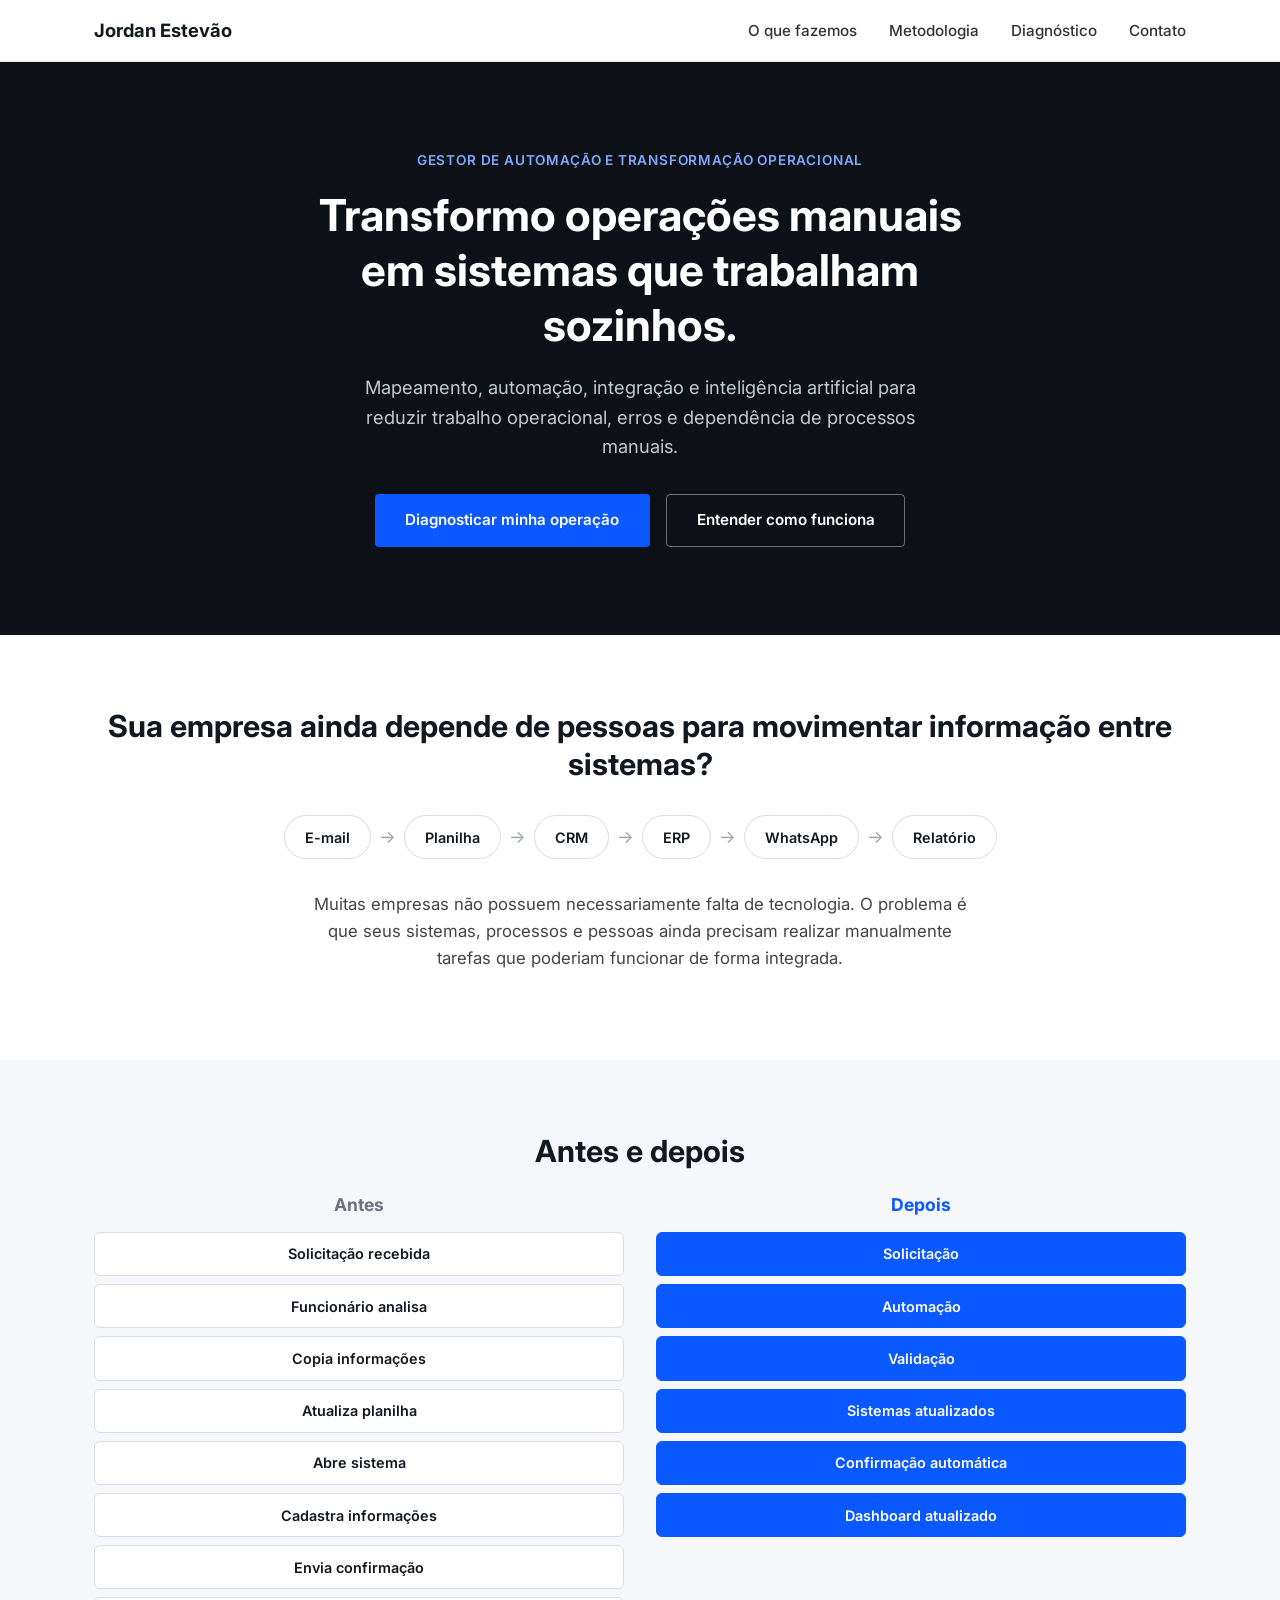
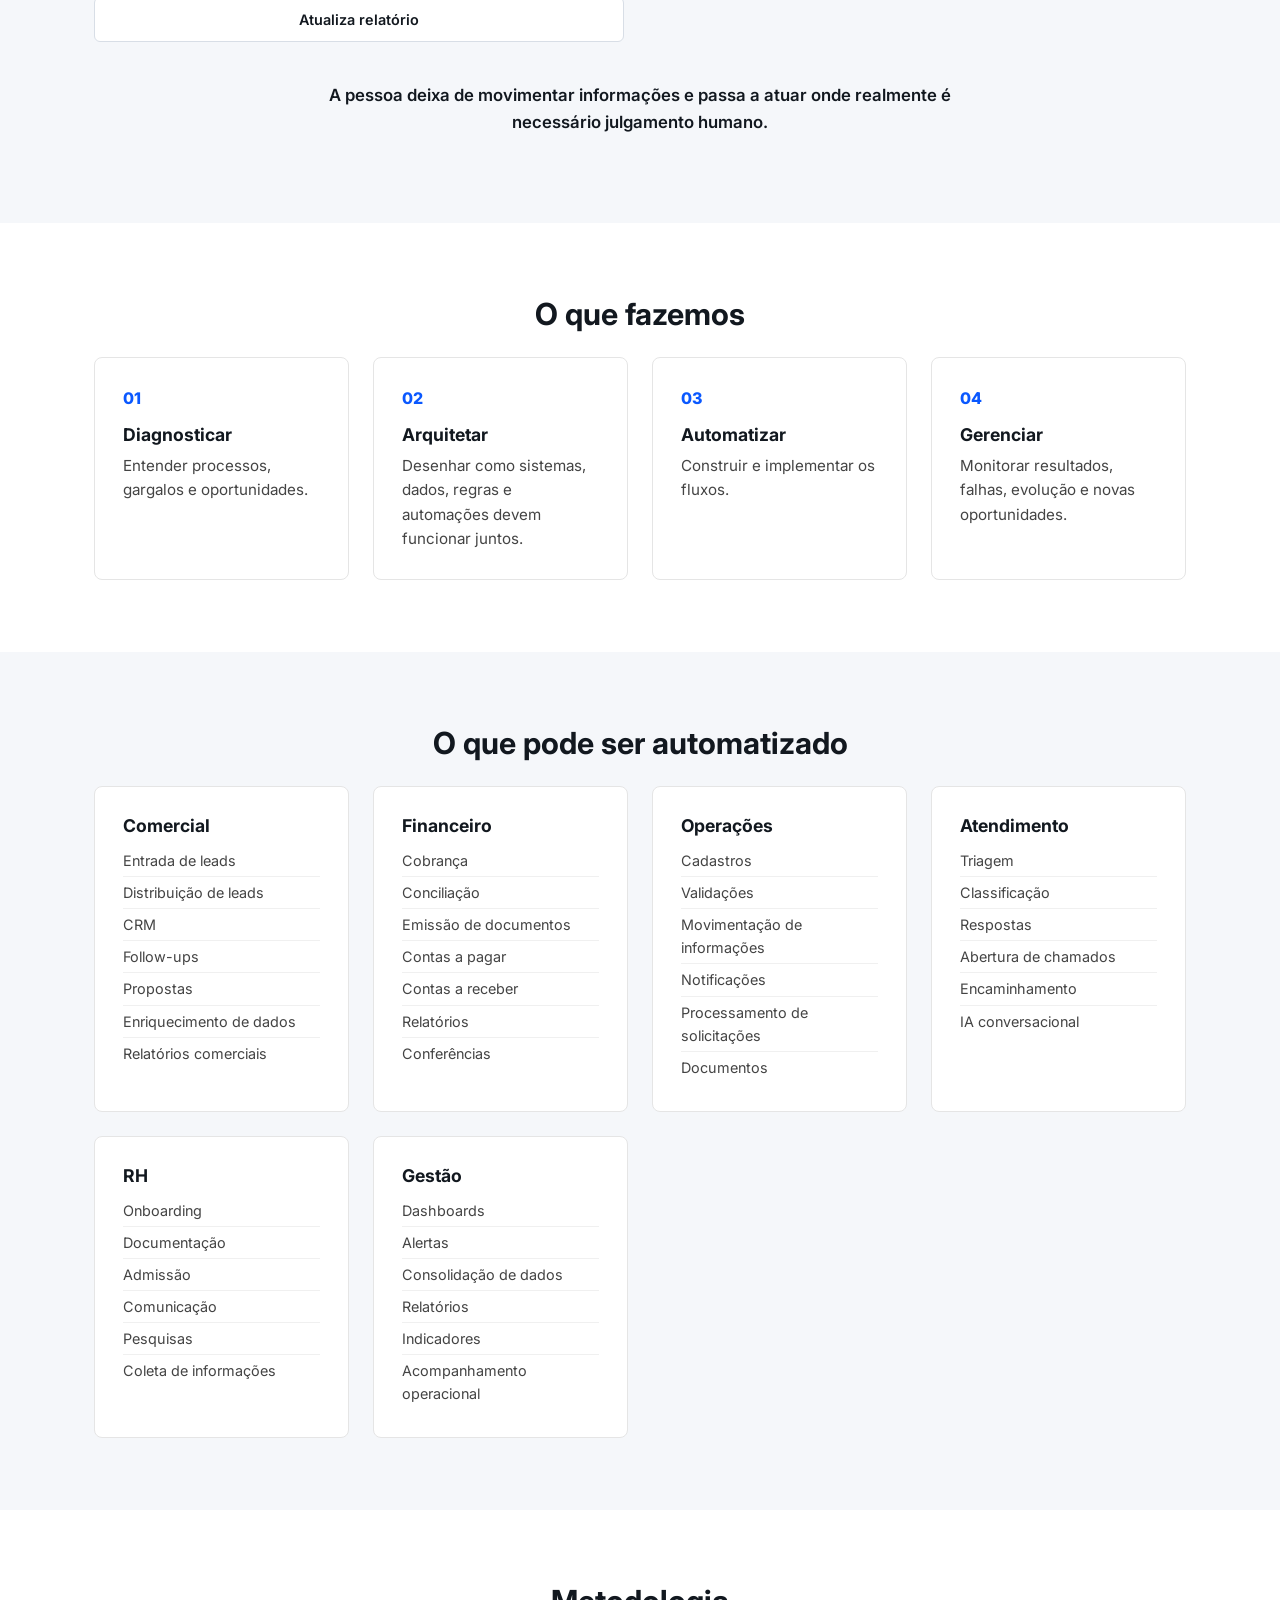
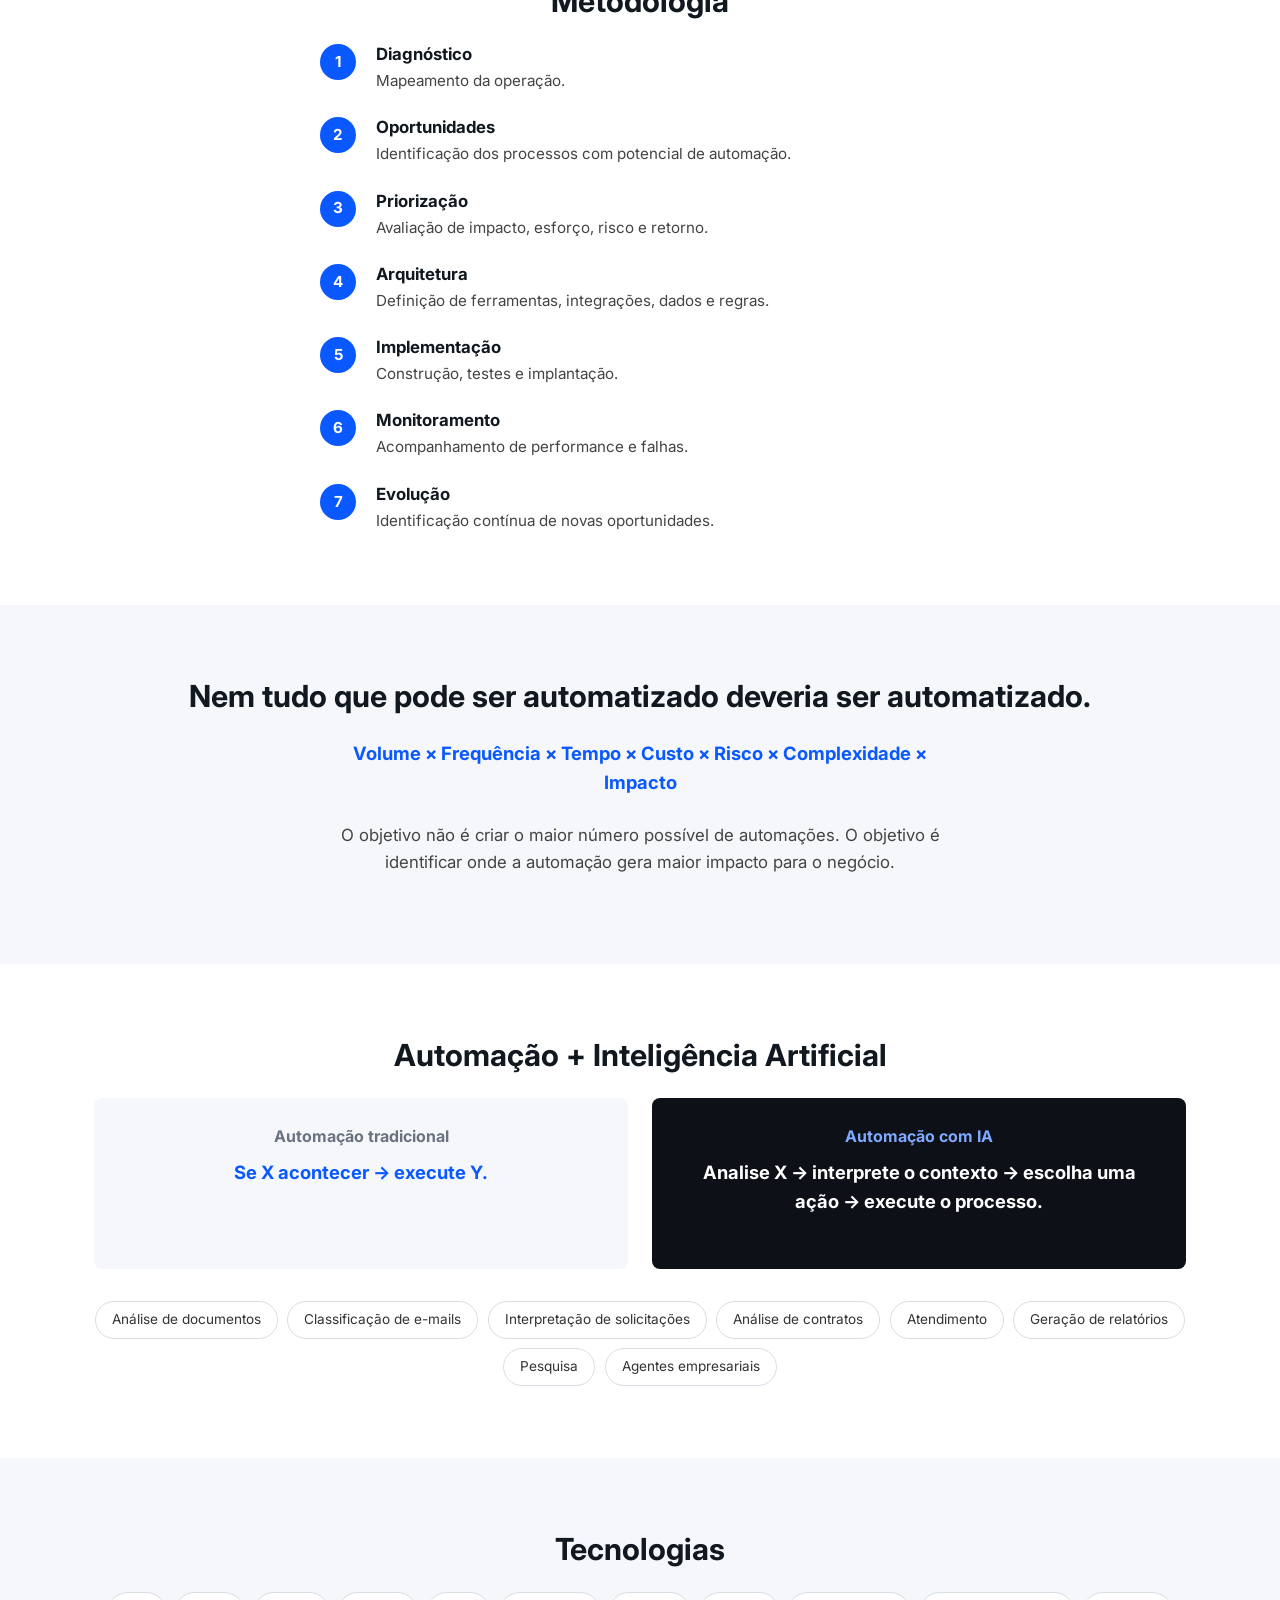
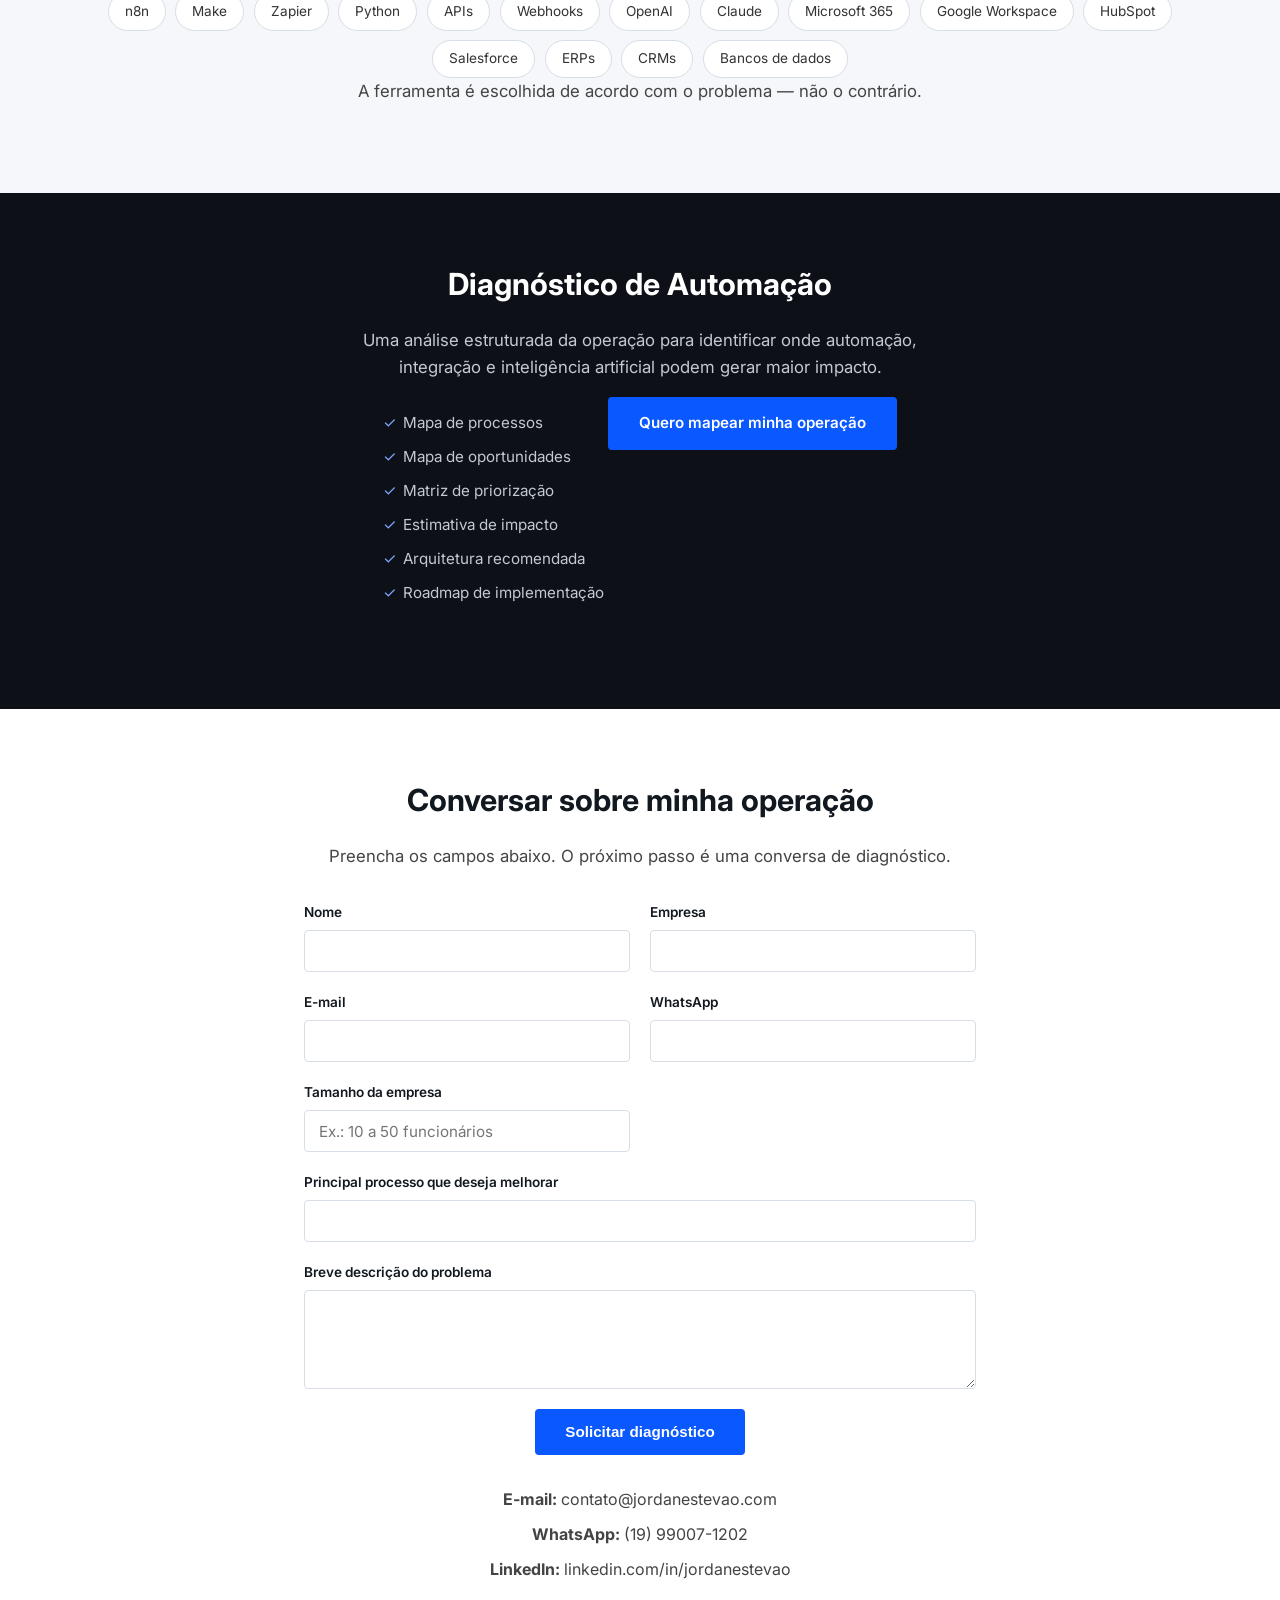
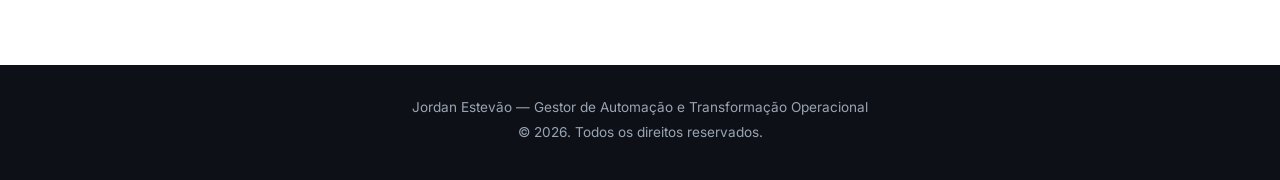
==== index.html @ 7de53167 "Atualiza site" ====
<!DOCTYPE html>
<html lang="pt-BR">
<head>
  <!-- Google Tag Manager -->
  <script>(function(w,d,s,l,i){w[l]=w[l]||[];w[l].push({'gtm.start':
  new Date().getTime(),event:'gtm.js'});var f=d.getElementsByTagName(s)[0],
  j=d.createElement(s),dl=l!='dataLayer'?'&l='+l:'';j.async=true;j.src=
  'https://www.googletagmanager.com/gtm.js?id='+i+dl;f.parentNode.insertBefore(j,f);
  })(window,document,'script','dataLayer','GTM-KZ9MVR9T');</script>
  <!-- End Google Tag Manager -->
  <meta charset="UTF-8">
  <meta name="viewport" content="width=device-width, initial-scale=1.0">
  <title>Jordan Estevão — Gestor de Automação e Transformação Operacional</title>
  <meta name="description" content="Diagnóstico de Automação: mapeamento, automação, integração de sistemas e inteligência artificial para reduzir trabalho manual, erros e retrabalho operacional.">

  <link rel="canonical" href="https://jordanestevao.com/">

  <!-- Open Graph -->
  <meta property="og:type" content="website">
  <meta property="og:locale" content="pt_BR">
  <meta property="og:site_name" content="Jordan Estevão">
  <meta property="og:title" content="Jordan Estevão — Gestor de Automação e Transformação Operacional">
  <meta property="og:description" content="Diagnóstico de Automação: mapeamento, automação, integração de sistemas e inteligência artificial para reduzir trabalho manual, erros e retrabalho operacional.">
  <meta property="og:url" content="https://jordanestevao.com/">
  <meta property="og:image" content="https://jordanestevao.com/og-image.jpg">
  <meta property="og:image:width" content="1200">
  <meta property="og:image:height" content="630">

  <!-- Twitter Card -->
  <meta name="twitter:card" content="summary_large_image">
  <meta name="twitter:title" content="Jordan Estevão — Gestor de Automação e Transformação Operacional">
  <meta name="twitter:description" content="Diagnóstico de Automação: mapeamento, automação, integração de sistemas e inteligência artificial para reduzir trabalho manual, erros e retrabalho operacional.">
  <meta name="twitter:image" content="https://jordanestevao.com/og-image.jpg">

  <link rel="preconnect" href="https://fonts.googleapis.com">
  <link rel="preconnect" href="https://fonts.gstatic.com" crossorigin>
  <link href="https://fonts.googleapis.com/css2?family=Inter:wght@400;500;600;700;800&display=swap" rel="stylesheet">
  <link rel="stylesheet" href="styles.css">

  <!-- Navegação client-side por URLs limpas (sem #), ver nav.js e 404.html -->
  <script src="nav.js" defer></script>

  <!-- Dados estruturados: Person (posicionamento pessoal) + Service (oferta de Diagnóstico
       de Automação). -->
  <script type="application/ld+json">
  {
    "@context": "https://schema.org",
    "@graph": [
      {
        "@type": "Person",
        "@id": "https://jordanestevao.com/#person",
        "name": "Jordan Estevão",
        "jobTitle": "Gestor de Automação e Transformação Operacional",
        "description": "Mapeamento, automação, integração e inteligência artificial para reduzir trabalho operacional, erros e dependência de processos manuais.",
        "url": "https://jordanestevao.com/",
        "email": "contato@jordanestevao.com",
        "telephone": "+5519990071202",
        "sameAs": [
          "https://www.linkedin.com/in/jordanestevao"
        ],
        "knowsAbout": [
          "Automação de processos",
          "Integração de sistemas",
          "Transformação operacional",
          "Inteligência artificial aplicada a operações"
        ]
      },
      {
        "@type": "Service",
        "@id": "https://jordanestevao.com/#diagnostico-automacao",
        "name": "Diagnóstico de Automação",
        "serviceType": "Consultoria em automação de processos e transformação operacional",
        "description": "Análise estruturada da operação para identificar onde automação, integração e inteligência artificial podem gerar maior impacto: mapa de processos, mapa de oportunidades, matriz de priorização, estimativa de impacto, arquitetura recomendada e roadmap de implementação.",
        "provider": {
          "@id": "https://jordanestevao.com/#person"
        }
      }
    ]
  }
  </script>
</head>
<body>
  <!-- Google Tag Manager (noscript) -->
  <noscript><iframe src="https://www.googletagmanager.com/ns.html?id=GTM-KZ9MVR9T"
  height="0" width="0" style="display:none;visibility:hidden"></iframe></noscript>
  <!-- End Google Tag Manager (noscript) -->
  <header class="site-header">
    <div class="container header-inner">
      <p class="logo">Jordan Estevão</p>

      <input type="checkbox" id="menu-toggle" class="menu-toggle">
      <label for="menu-toggle" class="menu-button" aria-label="Abrir menu">
        <span></span>
        <span></span>
        <span></span>
      </label>

      <nav class="main-nav" aria-label="Navegação principal">
        <ul>
          <li><a href="#o-que-fazemos">O que fazemos</a></li>
          <li><a href="#metodologia">Metodologia</a></li>
          <li><a href="#diagnostico">Diagnóstico</a></li>
          <li><a href="#contato">Contato</a></li>
        </ul>
      </nav>
    </div>
  </header>

  <main>
    <!-- Hero -->
    <section class="hero" id="topo">
      <div class="container">
        <p class="eyebrow">Gestor de Automação e Transformação Operacional</p>
        <h1>Transformo operações manuais em sistemas que trabalham sozinhos.</h1>
        <p class="hero-tagline">Mapeamento, automação, integração e inteligência artificial para reduzir trabalho operacional, erros e dependência de processos manuais.</p>
        <div class="hero-ctas">
          <a href="#diagnostico" class="btn btn-primary">Diagnosticar minha operação</a>
          <a href="#o-que-fazemos" class="btn btn-secondary">Entender como funciona</a>
        </div>
      </div>
    </section>

    <!-- O problema -->
    <section class="section" id="problema">
      <div class="container">
        <h2>Sua empresa ainda depende de pessoas para movimentar informação entre sistemas?</h2>
        <div class="flow-diagram" aria-label="Fluxo manual entre sistemas">
          <span class="flow-step">E-mail</span>
          <span class="flow-arrow" aria-hidden="true">→</span>
          <span class="flow-step">Planilha</span>
          <span class="flow-arrow" aria-hidden="true">→</span>
          <span class="flow-step">CRM</span>
          <span class="flow-arrow" aria-hidden="true">→</span>
          <span class="flow-step">ERP</span>
          <span class="flow-arrow" aria-hidden="true">→</span>
          <span class="flow-step">WhatsApp</span>
          <span class="flow-arrow" aria-hidden="true">→</span>
          <span class="flow-step">Relatório</span>
        </div>
        <p class="lead-text">Muitas empresas não possuem necessariamente falta de tecnologia. O problema é que seus sistemas, processos e pessoas ainda precisam realizar manualmente tarefas que poderiam funcionar de forma integrada.</p>
      </div>
    </section>

    <!-- Antes e depois -->
    <section class="section section-alt" id="antes-depois">
      <div class="container">
        <h2>Antes e depois</h2>
        <div class="before-after-grid">
          <div class="before-after-col">
            <h3 class="before-after-label">Antes</h3>
            <ol class="flow-diagram flow-diagram-vertical">
              <li class="flow-step">Solicitação recebida</li>
              <li class="flow-step">Funcionário analisa</li>
              <li class="flow-step">Copia informações</li>
              <li class="flow-step">Atualiza planilha</li>
              <li class="flow-step">Abre sistema</li>
              <li class="flow-step">Cadastra informações</li>
              <li class="flow-step">Envia confirmação</li>
              <li class="flow-step">Atualiza relatório</li>
            </ol>
          </div>
          <div class="before-after-col">
            <h3 class="before-after-label before-after-label-highlight">Depois</h3>
            <ol class="flow-diagram flow-diagram-vertical">
              <li class="flow-step flow-step-highlight">Solicitação</li>
              <li class="flow-step flow-step-highlight">Automação</li>
              <li class="flow-step flow-step-highlight">Validação</li>
              <li class="flow-step flow-step-highlight">Sistemas atualizados</li>
              <li class="flow-step flow-step-highlight">Confirmação automática</li>
              <li class="flow-step flow-step-highlight">Dashboard atualizado</li>
            </ol>
          </div>
        </div>
        <p class="lead-text lead-text-center">A pessoa deixa de movimentar informações e passa a atuar onde realmente é necessário julgamento humano.</p>
      </div>
    </section>

    <!-- O que fazemos -->
    <section class="section" id="o-que-fazemos">
      <div class="container">
        <h2>O que fazemos</h2>
        <div class="pillars-grid">
          <article class="pillar-card">
            <span class="pillar-index">01</span>
            <h3>Diagnosticar</h3>
            <p>Entender processos, gargalos e oportunidades.</p>
          </article>
          <article class="pillar-card">
            <span class="pillar-index">02</span>
            <h3>Arquitetar</h3>
            <p>Desenhar como sistemas, dados, regras e automações devem funcionar juntos.</p>
          </article>
          <article class="pillar-card">
            <span class="pillar-index">03</span>
            <h3>Automatizar</h3>
            <p>Construir e implementar os fluxos.</p>
          </article>
          <article class="pillar-card">
            <span class="pillar-index">04</span>
            <h3>Gerenciar</h3>
            <p>Monitorar resultados, falhas, evolução e novas oportunidades.</p>
          </article>
        </div>
      </div>
    </section>

    <!-- O que pode ser automatizado -->
    <section class="section section-alt" id="automatizavel">
      <div class="container">
        <h2>O que pode ser automatizado</h2>
        <div class="areas-grid">
          <article class="area-card">
            <h3>Comercial</h3>
            <ul>
              <li>Entrada de leads</li>
              <li>Distribuição de leads</li>
              <li>CRM</li>
              <li>Follow-ups</li>
              <li>Propostas</li>
              <li>Enriquecimento de dados</li>
              <li>Relatórios comerciais</li>
            </ul>
          </article>
          <article class="area-card">
            <h3>Financeiro</h3>
            <ul>
              <li>Cobrança</li>
              <li>Conciliação</li>
              <li>Emissão de documentos</li>
              <li>Contas a pagar</li>
              <li>Contas a receber</li>
              <li>Relatórios</li>
              <li>Conferências</li>
            </ul>
          </article>
          <article class="area-card">
            <h3>Operações</h3>
            <ul>
              <li>Cadastros</li>
              <li>Validações</li>
              <li>Movimentação de informações</li>
              <li>Notificações</li>
              <li>Processamento de solicitações</li>
              <li>Documentos</li>
            </ul>
          </article>
          <article class="area-card">
            <h3>Atendimento</h3>
            <ul>
              <li>Triagem</li>
              <li>Classificação</li>
              <li>Respostas</li>
              <li>Abertura de chamados</li>
              <li>Encaminhamento</li>
              <li>IA conversacional</li>
            </ul>
          </article>
          <article class="area-card">
            <h3>RH</h3>
            <ul>
              <li>Onboarding</li>
              <li>Documentação</li>
              <li>Admissão</li>
              <li>Comunicação</li>
              <li>Pesquisas</li>
              <li>Coleta de informações</li>
            </ul>
          </article>
          <article class="area-card">
            <h3>Gestão</h3>
            <ul>
              <li>Dashboards</li>
              <li>Alertas</li>
              <li>Consolidação de dados</li>
              <li>Relatórios</li>
              <li>Indicadores</li>
              <li>Acompanhamento operacional</li>
            </ul>
          </article>
        </div>
      </div>
    </section>

    <!-- Metodologia -->
    <section class="section" id="metodologia">
      <div class="container">
        <h2>Metodologia</h2>
        <ol class="methodology-list">
          <li class="methodology-step">
            <span class="methodology-index">1</span>
            <div>
              <h3>Diagnóstico</h3>
              <p>Mapeamento da operação.</p>
            </div>
          </li>
          <li class="methodology-step">
            <span class="methodology-index">2</span>
            <div>
              <h3>Oportunidades</h3>
              <p>Identificação dos processos com potencial de automação.</p>
            </div>
          </li>
          <li class="methodology-step">
            <span class="methodology-index">3</span>
            <div>
              <h3>Priorização</h3>
              <p>Avaliação de impacto, esforço, risco e retorno.</p>
            </div>
          </li>
          <li class="methodology-step">
            <span class="methodology-index">4</span>
            <div>
              <h3>Arquitetura</h3>
              <p>Definição de ferramentas, integrações, dados e regras.</p>
            </div>
          </li>
          <li class="methodology-step">
            <span class="methodology-index">5</span>
            <div>
              <h3>Implementação</h3>
              <p>Construção, testes e implantação.</p>
            </div>
          </li>
          <li class="methodology-step">
            <span class="methodology-index">6</span>
            <div>
              <h3>Monitoramento</h3>
              <p>Acompanhamento de performance e falhas.</p>
            </div>
          </li>
          <li class="methodology-step">
            <span class="methodology-index">7</span>
            <div>
              <h3>Evolução</h3>
              <p>Identificação contínua de novas oportunidades.</p>
            </div>
          </li>
        </ol>
      </div>
    </section>

    <!-- Critério de priorização -->
    <section class="section section-alt" id="priorizacao">
      <div class="container">
        <h2>Nem tudo que pode ser automatizado deveria ser automatizado.</h2>
        <p class="priority-formula">Volume × Frequência × Tempo × Custo × Risco × Complexidade × Impacto</p>
        <p class="lead-text">O objetivo não é criar o maior número possível de automações. O objetivo é identificar onde a automação gera maior impacto para o negócio.</p>
      </div>
    </section>

    <!-- Automação + IA -->
    <section class="section" id="automacao-ia">
      <div class="container">
        <h2>Automação + Inteligência Artificial</h2>
        <div class="ai-compare">
          <div class="ai-compare-col">
            <h3>Automação tradicional</h3>
            <p class="ai-formula">Se X acontecer → execute Y.</p>
          </div>
          <div class="ai-compare-col ai-compare-col-highlight">
            <h3>Automação com IA</h3>
            <p class="ai-formula">Analise X → interprete o contexto → escolha uma ação → execute o processo.</p>
          </div>
        </div>
        <ul class="tag-list">
          <li>Análise de documentos</li>
          <li>Classificação de e-mails</li>
          <li>Interpretação de solicitações</li>
          <li>Análise de contratos</li>
          <li>Atendimento</li>
          <li>Geração de relatórios</li>
          <li>Pesquisa</li>
          <li>Agentes empresariais</li>
        </ul>
      </div>
    </section>

    <!-- Tecnologias -->
    <section class="section section-alt" id="tecnologias">
      <div class="container">
        <h2>Tecnologias</h2>
        <ul class="tag-list">
          <li>n8n</li>
          <li>Make</li>
          <li>Zapier</li>
          <li>Python</li>
          <li>APIs</li>
          <li>Webhooks</li>
          <li>OpenAI</li>
          <li>Claude</li>
          <li>Microsoft 365</li>
          <li>Google Workspace</li>
          <li>HubSpot</li>
          <li>Salesforce</li>
          <li>ERPs</li>
          <li>CRMs</li>
          <li>Bancos de dados</li>
        </ul>
        <p class="lead-text">A ferramenta é escolhida de acordo com o problema — não o contrário.</p>
      </div>
    </section>

    <!-- Oferta principal -->
    <section class="section offer-section" id="diagnostico">
      <div class="container">
        <div class="offer-box">
          <h2>Diagnóstico de Automação</h2>
          <p class="lead-text">Uma análise estruturada da operação para identificar onde automação, integração e inteligência artificial podem gerar maior impacto.</p>
          <ul class="offer-list">
            <li>Mapa de processos</li>
            <li>Mapa de oportunidades</li>
            <li>Matriz de priorização</li>
            <li>Estimativa de impacto</li>
            <li>Arquitetura recomendada</li>
            <li>Roadmap de implementação</li>
          </ul>
          <a href="#contato" class="btn btn-primary">Quero mapear minha operação</a>
        </div>
      </div>
    </section>

    <!-- Contato -->
    <section class="section" id="contato">
      <div class="container">
        <h2>Conversar sobre minha operação</h2>
        <p class="lead-text">Preencha os campos abaixo. O próximo passo é uma conversa de diagnóstico.</p>
        <!-- [PLACEHOLDER: formulário estático — precisa de integração com serviço de envio (ex.: Formspree, backend próprio) antes de publicar] -->
        <form class="contact-form" action="#" method="POST">
          <div class="form-row">
            <label for="nome">Nome</label>
            <input type="text" id="nome" name="nome" required>
          </div>
          <div class="form-row">
            <label for="empresa">Empresa</label>
            <input type="text" id="empresa" name="empresa" required>
          </div>
          <div class="form-row">
            <label for="email">E-mail</label>
            <input type="email" id="email" name="email" required>
          </div>
          <div class="form-row">
            <label for="whatsapp">WhatsApp</label>
            <input type="tel" id="whatsapp" name="whatsapp">
          </div>
          <div class="form-row">
            <label for="tamanho">Tamanho da empresa</label>
            <input type="text" id="tamanho" name="tamanho" placeholder="Ex.: 10 a 50 funcionários">
          </div>
          <div class="form-row form-row-full">
            <label for="processo">Principal processo que deseja melhorar</label>
            <input type="text" id="processo" name="processo">
          </div>
          <div class="form-row form-row-full">
            <label for="descricao">Breve descrição do problema</label>
            <textarea id="descricao" name="descricao" rows="4"></textarea>
          </div>
          <button type="submit" class="btn btn-primary">Solicitar diagnóstico</button>
        </form>
        <ul class="contact-list">
          <li><strong>E-mail:</strong> <a href="mailto:contato@jordanestevao.com">contato@jordanestevao.com</a></li>
          <li><strong>WhatsApp:</strong> <a href="https://wa.me/5519990071202" target="_blank" rel="noopener">(19) 99007-1202</a></li>
          <li><strong>LinkedIn:</strong> <a href="https://www.linkedin.com/in/jordanestevao" target="_blank" rel="noopener">linkedin.com/in/jordanestevao</a></li>
        </ul>
      </div>
    </section>
  </main>

  <footer class="site-footer">
    <div class="container">
      <p>Jordan Estevão — Gestor de Automação e Transformação Operacional</p>
      <p>© 2026. Todos os direitos reservados.</p>
    </div>
  </footer>
</body>
</html>
---- styles.css ----
/* ============================================
   Reset básico e configurações globais
   ============================================ */
* {
  box-sizing: border-box;
  margin: 0;
  padding: 0;
}

html {
  scroll-behavior: smooth;
}

body {
  font-family: 'Inter', -apple-system, BlinkMacSystemFont, 'Segoe UI', Roboto, Arial, sans-serif;
  color: #2b2b2b;
  background-color: #ffffff;
  line-height: 1.6;
}

img {
  max-width: 100%;
  display: block;
}

a {
  color: inherit;
  text-decoration: none;
}

ul, ol {
  list-style: none;
}

.container {
  width: 100%;
  max-width: 1100px;
  margin: 0 auto;
  padding: 0 1.5rem;
}

h1, h2, h3 {
  font-weight: 700;
  line-height: 1.25;
}

h2 {
  font-size: 1.9rem;
  margin-bottom: 1.5rem;
  color: #12181f;
  text-align: center;
}

p {
  margin-bottom: 1rem;
  color: #444444;
}

/* ============================================
   Header / Navegação
   ============================================ */
.site-header {
  background-color: #ffffff;
  border-bottom: 1px solid #e5e5e5;
  position: sticky;
  top: 0;
  z-index: 100;
}

.header-inner {
  display: flex;
  align-items: center;
  justify-content: space-between;
  padding-top: 1rem;
  padding-bottom: 1rem;
  position: relative;
}

.logo {
  font-weight: 700;
  font-size: 1.15rem;
  color: #12181f;
  margin: 0;
}

.main-nav ul {
  display: flex;
  gap: 2rem;
}

.main-nav a {
  font-weight: 500;
  font-size: 0.95rem;
  color: #333333;
  transition: color 0.2s ease;
}

.main-nav a:hover,
.main-nav a:focus {
  color: #0a58ff;
}

.menu-toggle {
  display: none;
}

.menu-button {
  display: none;
  flex-direction: column;
  justify-content: space-between;
  width: 24px;
  height: 18px;
  cursor: pointer;
}

.menu-button span {
  display: block;
  height: 2px;
  width: 100%;
  background-color: #12181f;
  border-radius: 1px;
}

/* ============================================
   Hero
   ============================================ */
.hero {
  background-color: #0d1117;
  color: #ffffff;
  padding: 5.5rem 0;
  text-align: center;
}

.eyebrow {
  color: #7fa8ff;
  font-weight: 600;
  font-size: 0.85rem;
  letter-spacing: 0.06em;
  text-transform: uppercase;
  margin-bottom: 1rem;
}

.hero h1 {
  font-size: 2.75rem;
  max-width: 44rem;
  margin: 0 auto 1.25rem auto;
  color: #ffffff;
}

.hero-tagline {
  font-size: 1.15rem;
  max-width: 38rem;
  margin: 0 auto 2rem auto;
  color: #c3c9d1;
}

.hero-ctas {
  display: flex;
  gap: 1rem;
  justify-content: center;
  flex-wrap: wrap;
}

.btn {
  display: inline-block;
  padding: 0.85rem 1.85rem;
  border-radius: 4px;
  font-weight: 600;
  font-size: 0.95rem;
  transition: background-color 0.2s ease, color 0.2s ease, border-color 0.2s ease;
  border: 1px solid transparent;
  cursor: pointer;
}

.btn-primary {
  background-color: #0a58ff;
  color: #ffffff;
}

.btn-primary:hover,
.btn-primary:focus {
  background-color: #0a46cc;
}

.btn-secondary {
  background-color: transparent;
  color: #ffffff;
  border-color: rgba(255, 255, 255, 0.4);
}

.btn-secondary:hover,
.btn-secondary:focus {
  border-color: #ffffff;
}

/* ============================================
   Seções gerais
   ============================================ */
.section {
  padding: 4.5rem 0;
}

.section-alt {
  background-color: #f5f7fa;
}

.lead-text {
  max-width: 42rem;
  margin: 0 auto 1rem auto;
  text-align: center;
  font-size: 1.05rem;
}

.lead-text-center {
  margin-top: 2.5rem;
  font-weight: 600;
  color: #12181f;
}

/* ============================================
   Fluxo (problema / antes-depois)
   ============================================ */
.flow-diagram {
  display: flex;
  align-items: center;
  justify-content: center;
  flex-wrap: wrap;
  gap: 0.5rem;
  margin: 2rem 0;
}

.flow-step {
  background-color: #ffffff;
  border: 1px solid #d8dee6;
  border-radius: 999px;
  padding: 0.6rem 1.25rem;
  font-weight: 600;
  font-size: 0.9rem;
  color: #12181f;
}

.flow-arrow {
  color: #9aa4b2;
  font-size: 1.1rem;
}

.flow-diagram-vertical {
  flex-direction: column;
  align-items: stretch;
  margin: 0;
}

.flow-diagram-vertical .flow-step {
  border-radius: 6px;
  text-align: center;
}

.flow-step-highlight {
  background-color: #0a58ff;
  border-color: #0a58ff;
  color: #ffffff;
}

.before-after-grid {
  display: grid;
  grid-template-columns: repeat(2, 1fr);
  gap: 2rem;
  margin-bottom: 1.5rem;
}

.before-after-label {
  text-align: center;
  font-size: 1.1rem;
  margin-bottom: 1rem;
  color: #6b7280;
}

.before-after-label-highlight {
  color: #0a58ff;
}

/* ============================================
   Pilares / Áreas (grids de cards)
   ============================================ */
.pillars-grid,
.areas-grid {
  display: grid;
  grid-template-columns: repeat(auto-fit, minmax(230px, 1fr));
  gap: 1.5rem;
}

.pillar-card,
.area-card {
  background-color: #ffffff;
  border: 1px solid #e5e5e5;
  border-radius: 8px;
  padding: 1.75rem;
}

.section-alt .pillar-card,
.section-alt .area-card {
  background-color: #ffffff;
}

.pillar-index {
  display: block;
  font-weight: 800;
  font-size: 1rem;
  color: #0a58ff;
  margin-bottom: 0.75rem;
}

.pillar-card h3,
.area-card h3 {
  font-size: 1.1rem;
  color: #12181f;
  margin-bottom: 0.5rem;
}

.pillar-card p {
  margin-bottom: 0;
  font-size: 0.95rem;
}

.area-card ul {
  margin-top: 0.5rem;
}

.area-card li {
  font-size: 0.9rem;
  color: #444444;
  padding: 0.25rem 0;
  border-bottom: 1px solid #f0f0f0;
}

.area-card li:last-child {
  border-bottom: none;
}

/* ============================================
   Metodologia
   ============================================ */
.methodology-list {
  max-width: 40rem;
  margin: 0 auto;
  display: flex;
  flex-direction: column;
  gap: 1.5rem;
}

.methodology-step {
  display: flex;
  align-items: flex-start;
  gap: 1.25rem;
}

.methodology-index {
  flex-shrink: 0;
  display: flex;
  align-items: center;
  justify-content: center;
  width: 2.25rem;
  height: 2.25rem;
  border-radius: 50%;
  background-color: #0a58ff;
  color: #ffffff;
  font-weight: 700;
  font-size: 0.95rem;
}

.methodology-step h3 {
  font-size: 1.05rem;
  color: #12181f;
  margin-bottom: 0.25rem;
}

.methodology-step p {
  margin-bottom: 0;
  font-size: 0.95rem;
}

/* ============================================
   Critério de priorização / IA fórmulas
   ============================================ */
.priority-formula,
.ai-formula {
  text-align: center;
  font-weight: 700;
  font-size: 1.15rem;
  color: #0a58ff;
  max-width: 40rem;
  margin: 0 auto 1.5rem auto;
}

/* ============================================
   Automação + IA
   ============================================ */
.ai-compare {
  display: grid;
  grid-template-columns: repeat(2, 1fr);
  gap: 1.5rem;
  margin-bottom: 2rem;
}

.ai-compare-col {
  background-color: #f5f7fa;
  border-radius: 8px;
  padding: 1.75rem;
  text-align: center;
}

.ai-compare-col h3 {
  font-size: 1rem;
  color: #6b7280;
  margin-bottom: 0.75rem;
}

.ai-compare-col-highlight {
  background-color: #0d1117;
}

.ai-compare-col-highlight h3 {
  color: #7fa8ff;
}

.ai-compare-col-highlight .ai-formula {
  color: #ffffff;
}

.tag-list {
  display: flex;
  flex-wrap: wrap;
  gap: 0.6rem;
  justify-content: center;
}

.tag-list li {
  background-color: #ffffff;
  border: 1px solid #d8dee6;
  border-radius: 999px;
  padding: 0.45rem 1rem;
  font-size: 0.85rem;
  color: #333333;
}

.section-alt .tag-list li {
  background-color: #ffffff;
}

/* ============================================
   Oferta principal (Diagnóstico)
   ============================================ */
.offer-section {
  background-color: #0d1117;
}

.offer-box {
  max-width: 40rem;
  margin: 0 auto;
  text-align: center;
}

.offer-box h2 {
  color: #ffffff;
}

.offer-box .lead-text {
  color: #c3c9d1;
}

.offer-list {
  display: inline-grid;
  grid-template-columns: repeat(auto-fit, minmax(180px, 1fr));
  gap: 0.6rem 2rem;
  text-align: left;
  margin: 0 auto 2rem auto;
}

.offer-list li {
  color: #c3c9d1;
  font-size: 0.95rem;
  padding-left: 1.25rem;
  position: relative;
}

.offer-list li::before {
  content: "✓";
  position: absolute;
  left: 0;
  color: #7fa8ff;
}

/* ============================================
   Contato / Formulário
   ============================================ */
.contact-form {
  display: grid;
  grid-template-columns: repeat(2, 1fr);
  gap: 1.25rem;
  max-width: 42rem;
  margin: 2rem auto;
}

.form-row {
  display: flex;
  flex-direction: column;
  gap: 0.4rem;
}

.form-row-full {
  grid-column: 1 / -1;
}

.form-row label {
  font-size: 0.85rem;
  font-weight: 600;
  color: #12181f;
}

.form-row input,
.form-row textarea {
  font-family: inherit;
  font-size: 0.95rem;
  padding: 0.65rem 0.85rem;
  border: 1px solid #d8dee6;
  border-radius: 4px;
  color: #12181f;
  resize: vertical;
}

.form-row input:focus,
.form-row textarea:focus {
  outline: none;
  border-color: #0a58ff;
}

.contact-form button {
  grid-column: 1 / -1;
  justify-self: center;
}

.contact-list {
  max-width: 42rem;
  margin: 0 auto;
  text-align: center;
}

.contact-list li {
  margin-bottom: 0.6rem;
  color: #444444;
}

/* ============================================
   Footer
   ============================================ */
.site-footer {
  background-color: #0d1117;
  color: #dddddd;
  padding: 2rem 0;
  text-align: center;
}

.site-footer p {
  color: #9aa4b2;
  margin-bottom: 0.25rem;
  font-size: 0.85rem;
}

/* ============================================
   Navegação por seção (nav.js): foco acessível ao
   pular para uma seção via menu, CTA ou deep link
   ============================================ */
main section:focus-visible {
  outline: 3px solid #0a58ff;
  outline-offset: -3px;
}

/* ============================================
   Responsividade
   ============================================ */
@media (max-width: 640px) {
  .menu-button {
    display: flex;
    z-index: 200;
  }

  .main-nav {
    position: absolute;
    top: 100%;
    left: 0;
    width: 100%;
    background-color: #ffffff;
    border-bottom: 1px solid #e5e5e5;
    max-height: 0;
    overflow: hidden;
    transition: max-height 0.3s ease;
  }

  .main-nav ul {
    flex-direction: column;
    gap: 0;
    padding: 0.5rem 1.5rem 1rem;
  }

  .main-nav a {
    display: block;
    padding: 0.75rem 0;
  }

  .menu-toggle:checked ~ .main-nav {
    max-height: 400px;
  }

  .hero {
    padding: 3.5rem 0;
  }

  .hero h1 {
    font-size: 2rem;
  }

  .hero-tagline {
    font-size: 1rem;
  }

  h2 {
    font-size: 1.5rem;
  }

  .section {
    padding: 3rem 0;
  }

  .before-after-grid {
    grid-template-columns: 1fr;
    gap: 2.5rem;
  }

  .ai-compare {
    grid-template-columns: 1fr;
  }

  .contact-form {
    grid-template-columns: 1fr;
  }

  .contact-form button {
    width: 100%;
  }
}

/* Telas grandes (desktop) */
@media (min-width: 1200px) {
  .container {
    max-width: 1140px;
  }
}
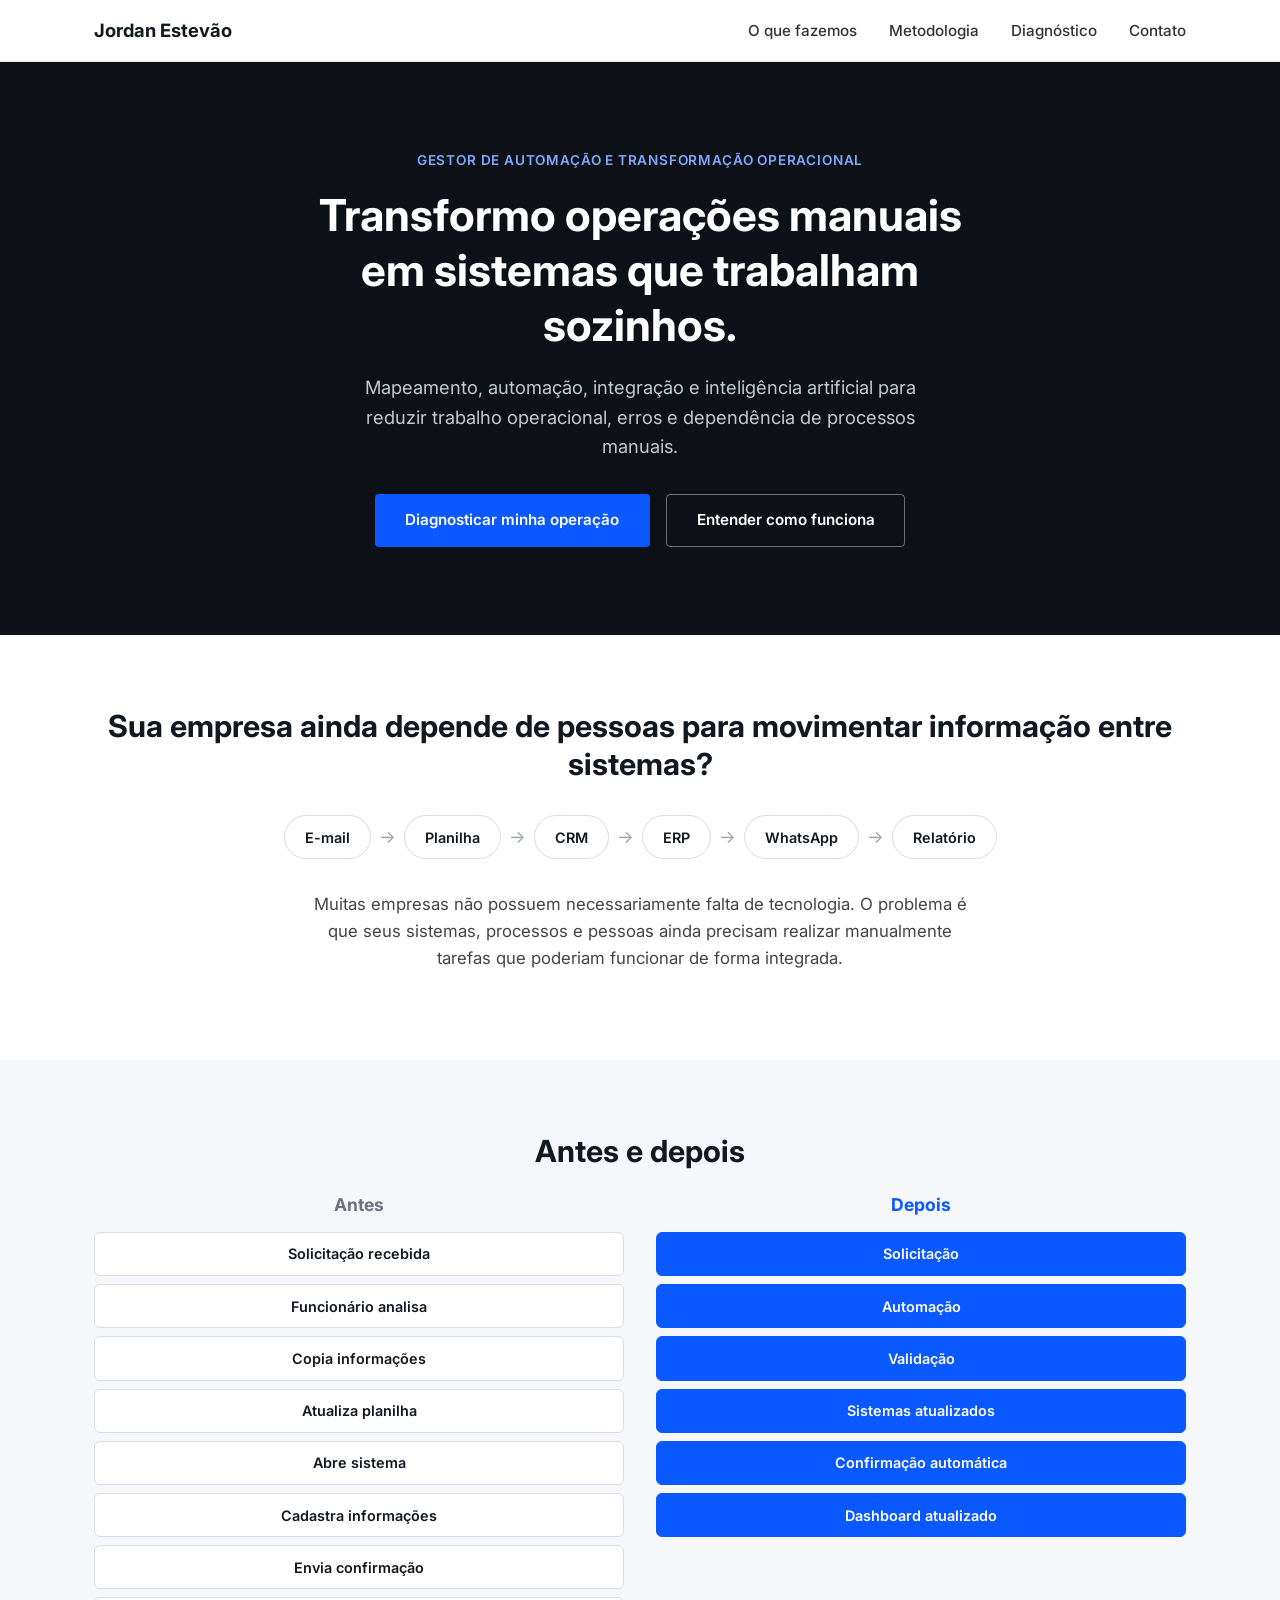
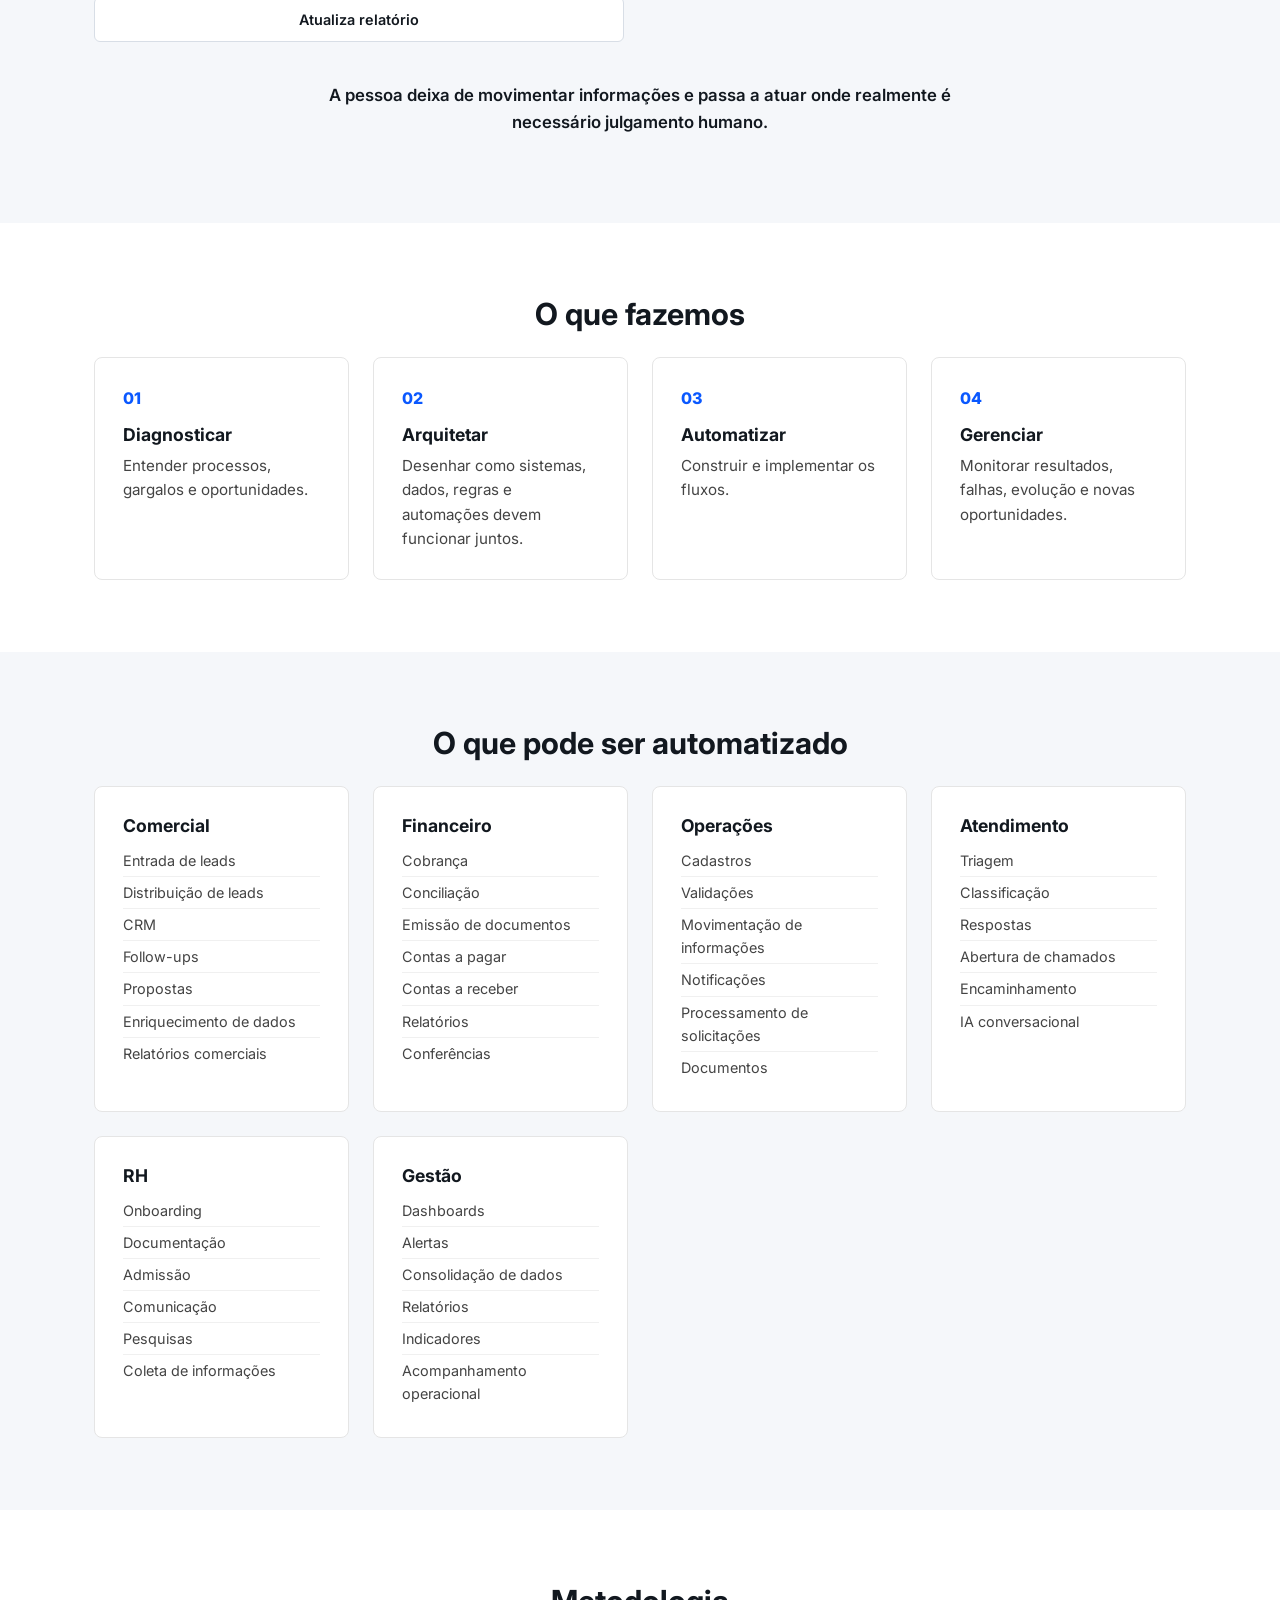
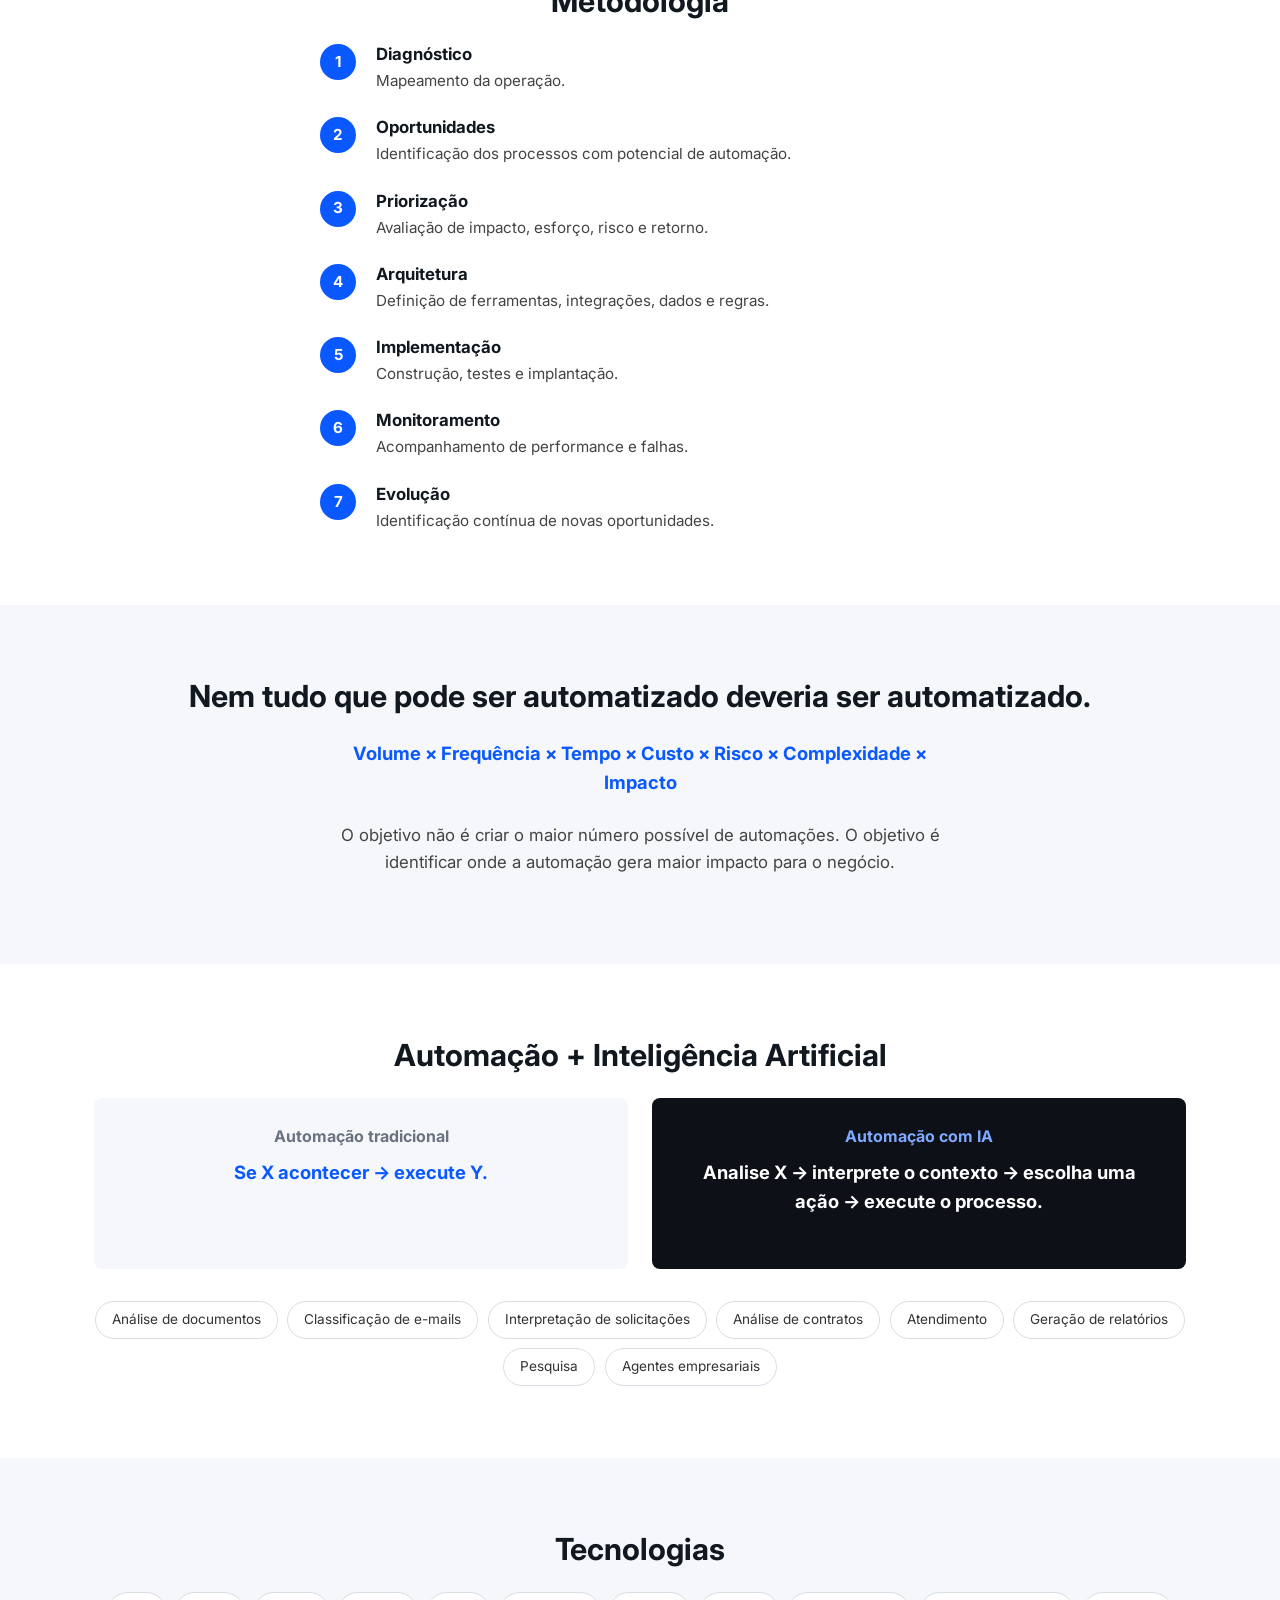
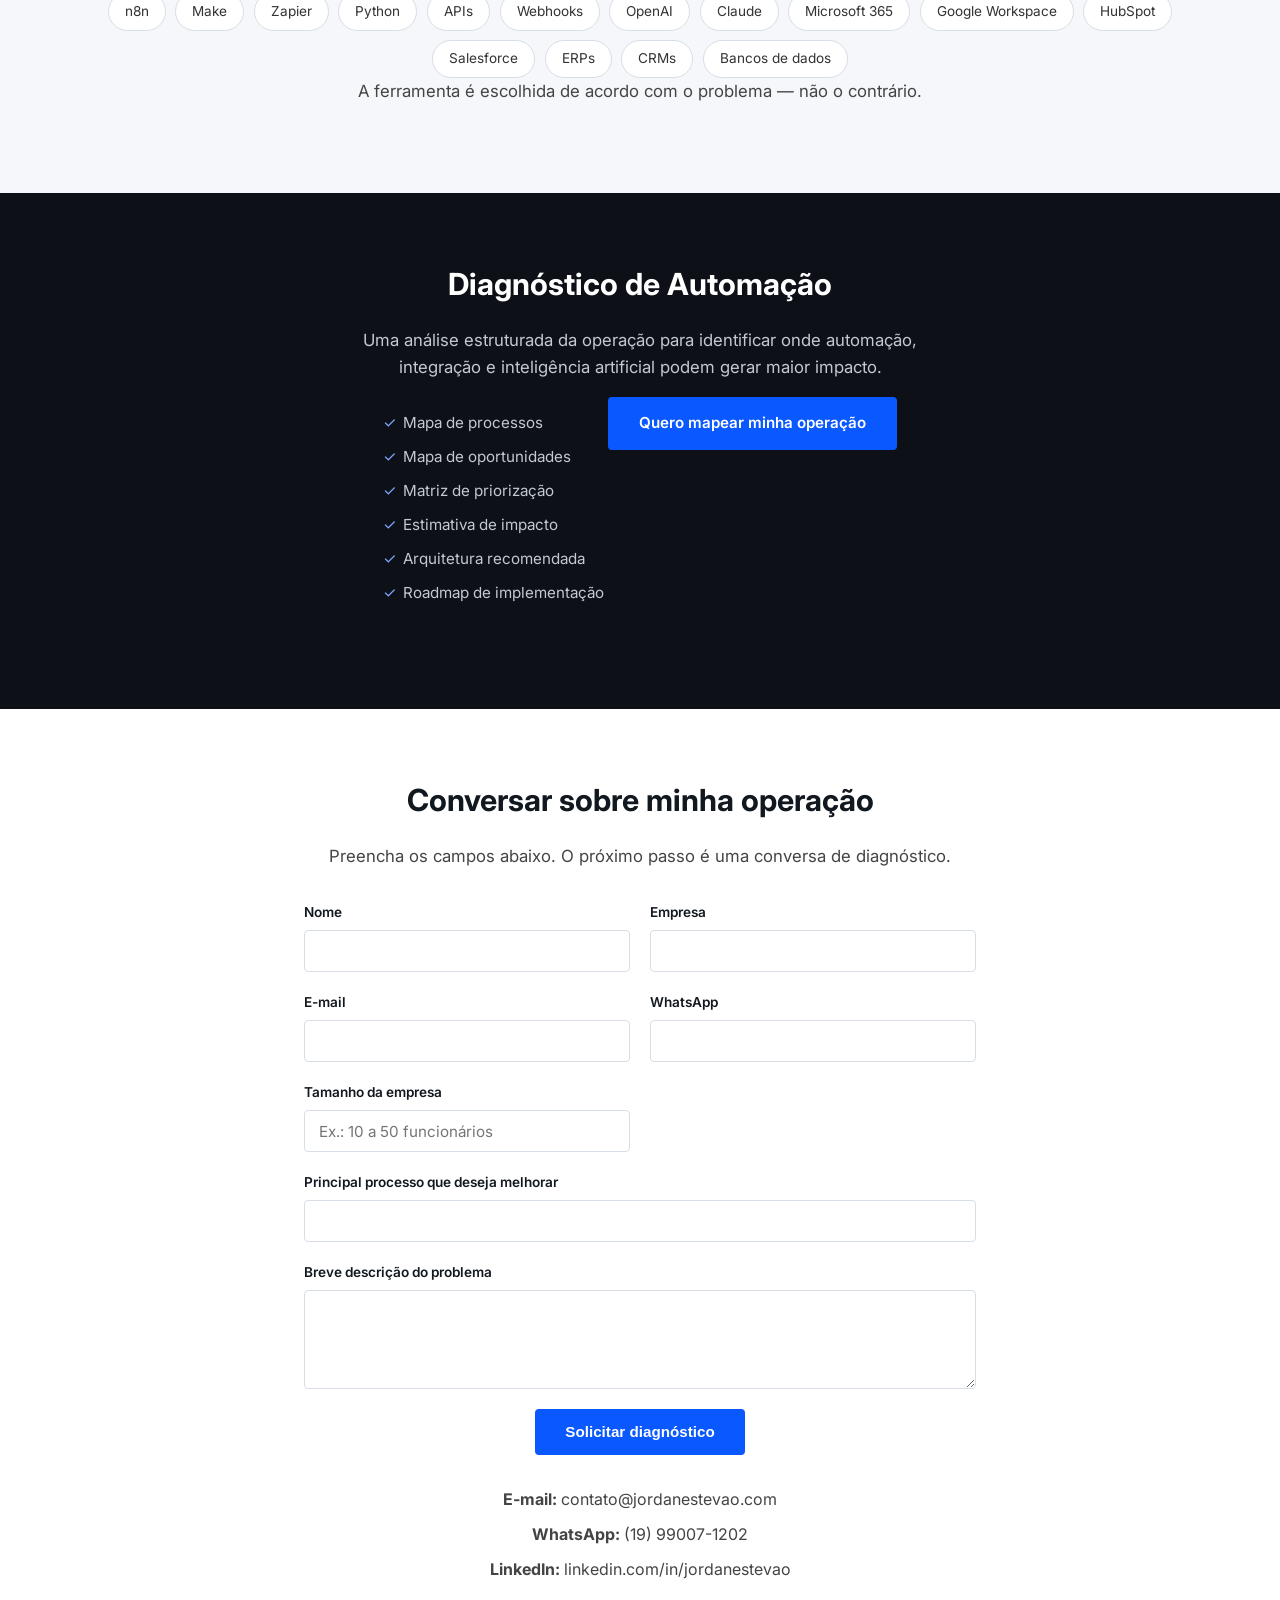
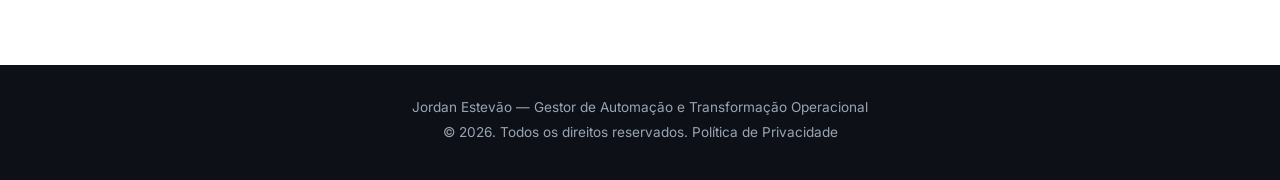
==== commit e2d919fe: "Atualiza site" ====
--- a/index.html
+++ b/index.html
@@ -468,7 +468,7 @@
   <footer class="site-footer">
     <div class="container">
       <p>Jordan Estevão — Gestor de Automação e Transformação Operacional</p>
-      <p>© 2026. Todos os direitos reservados.</p>
+      <p>© 2026. Todos os direitos reservados. <a href="/privacidade.html">Política de Privacidade</a></p>
     </div>
   </footer>
 </body>
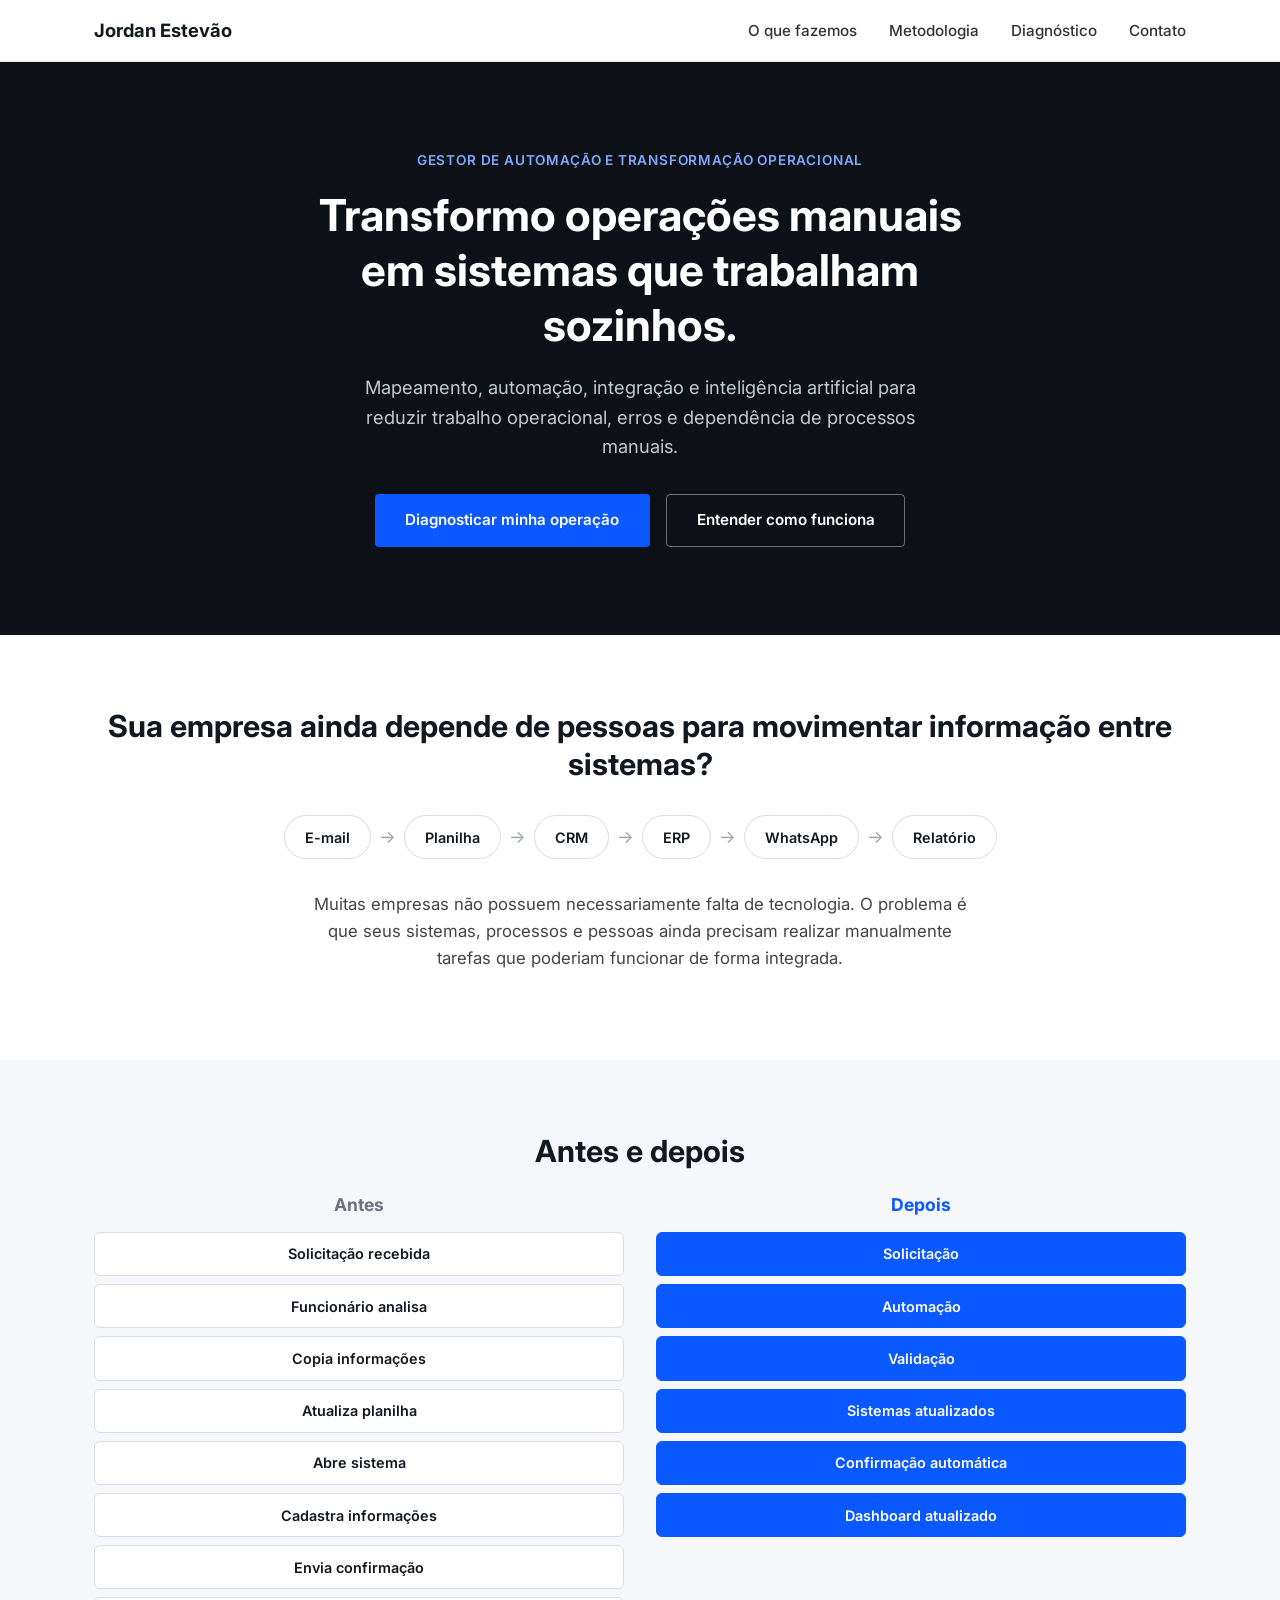
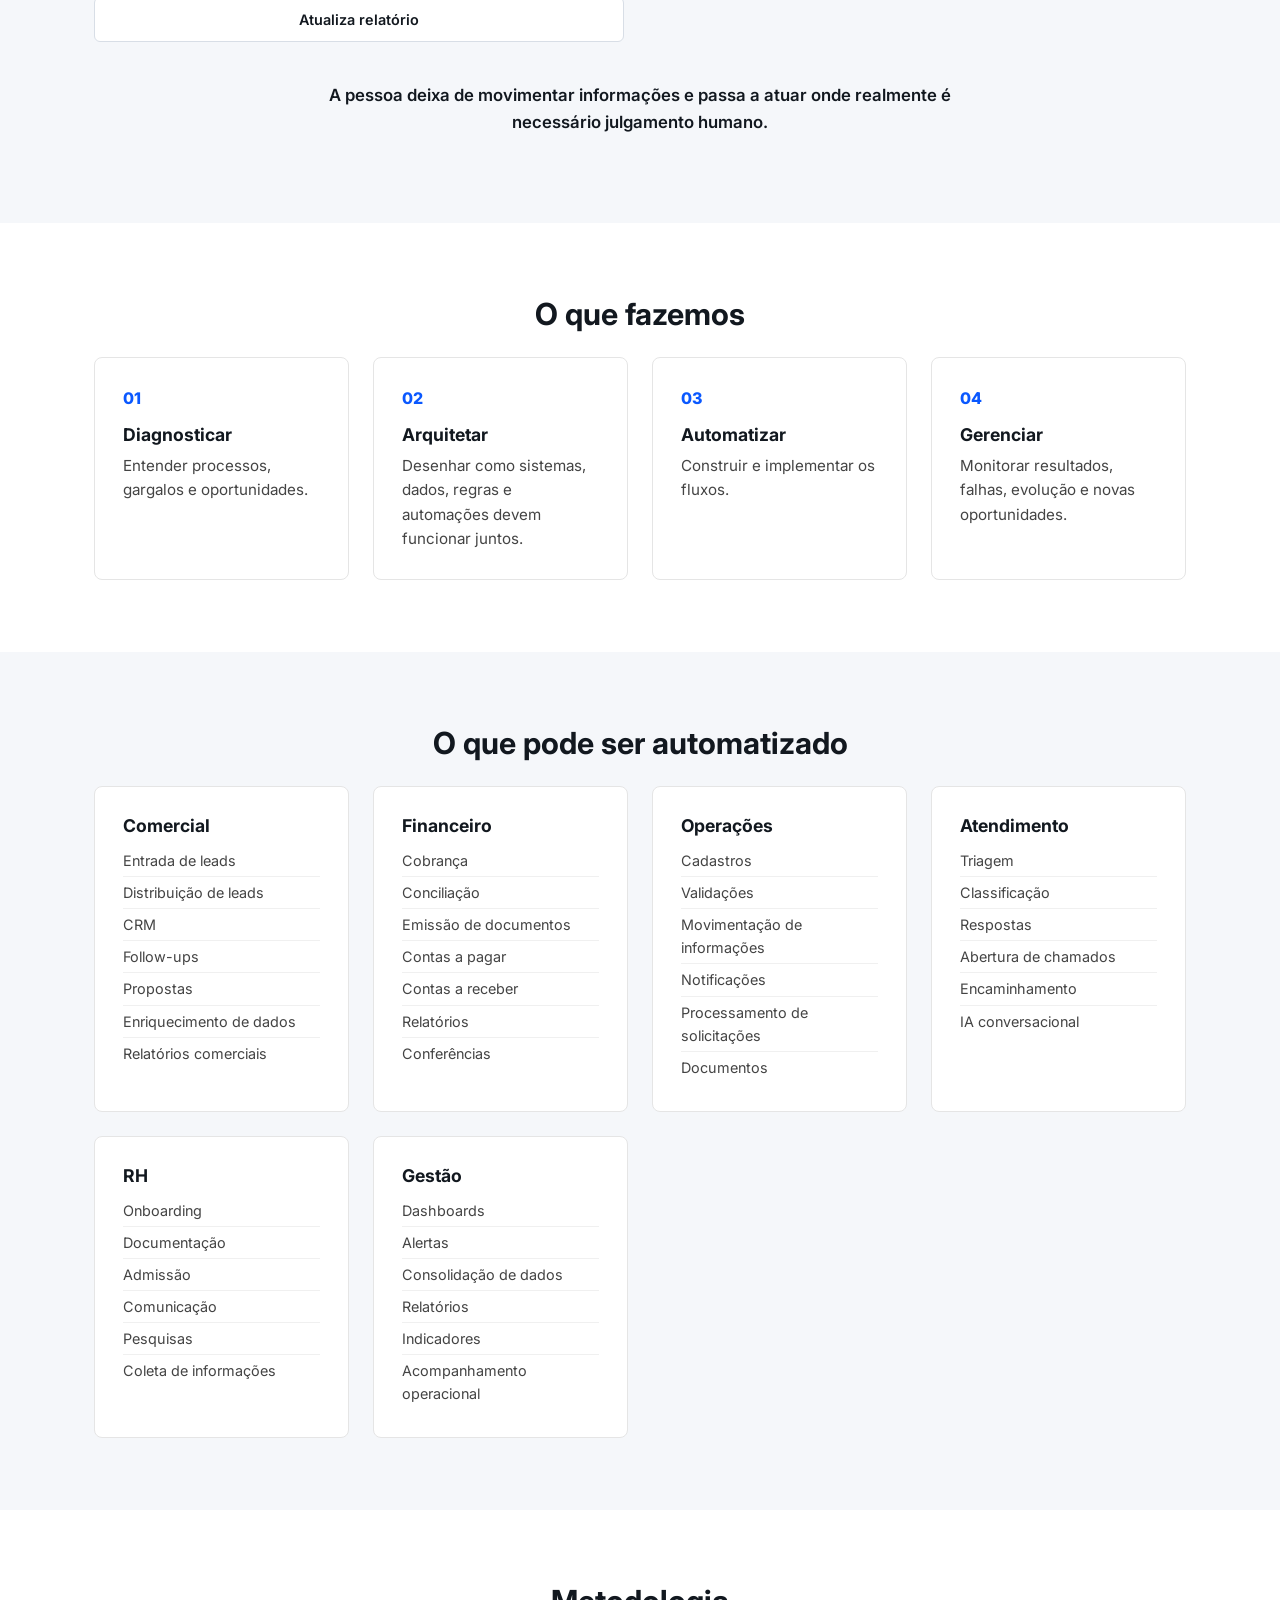
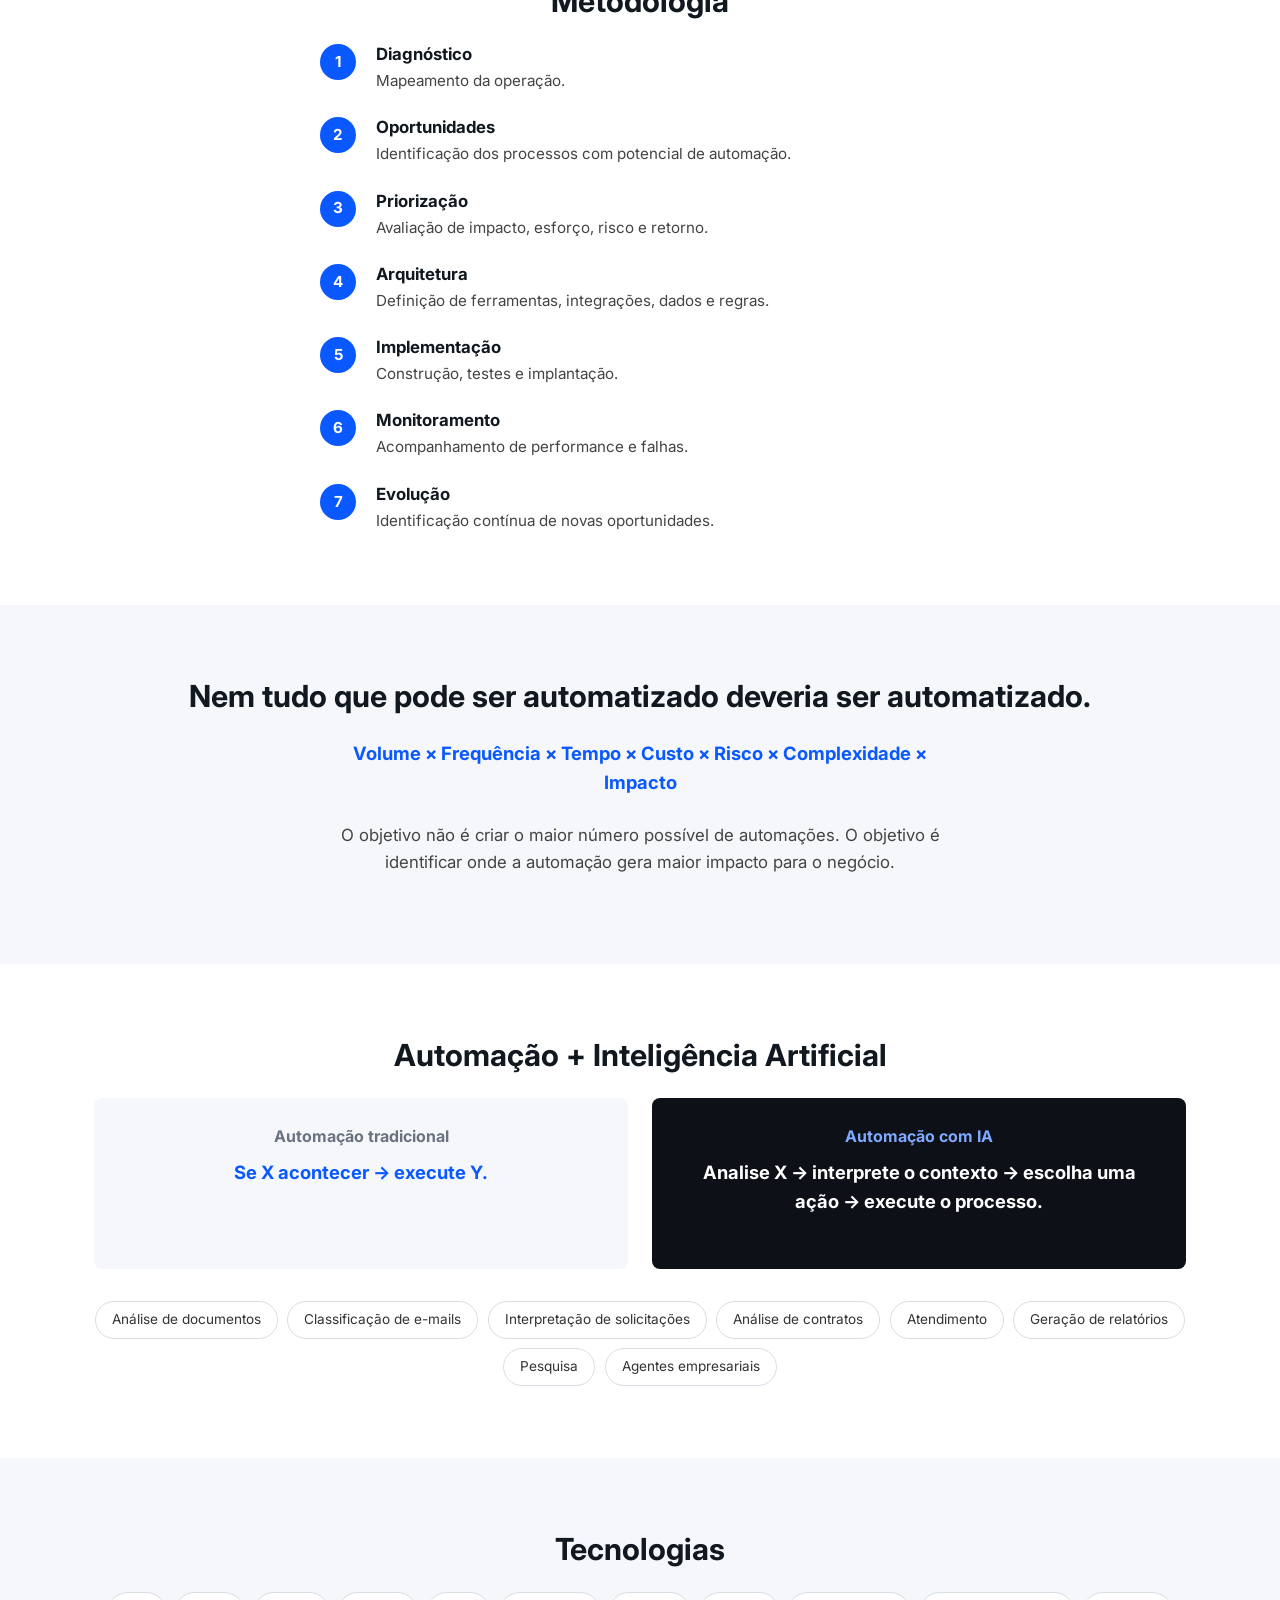
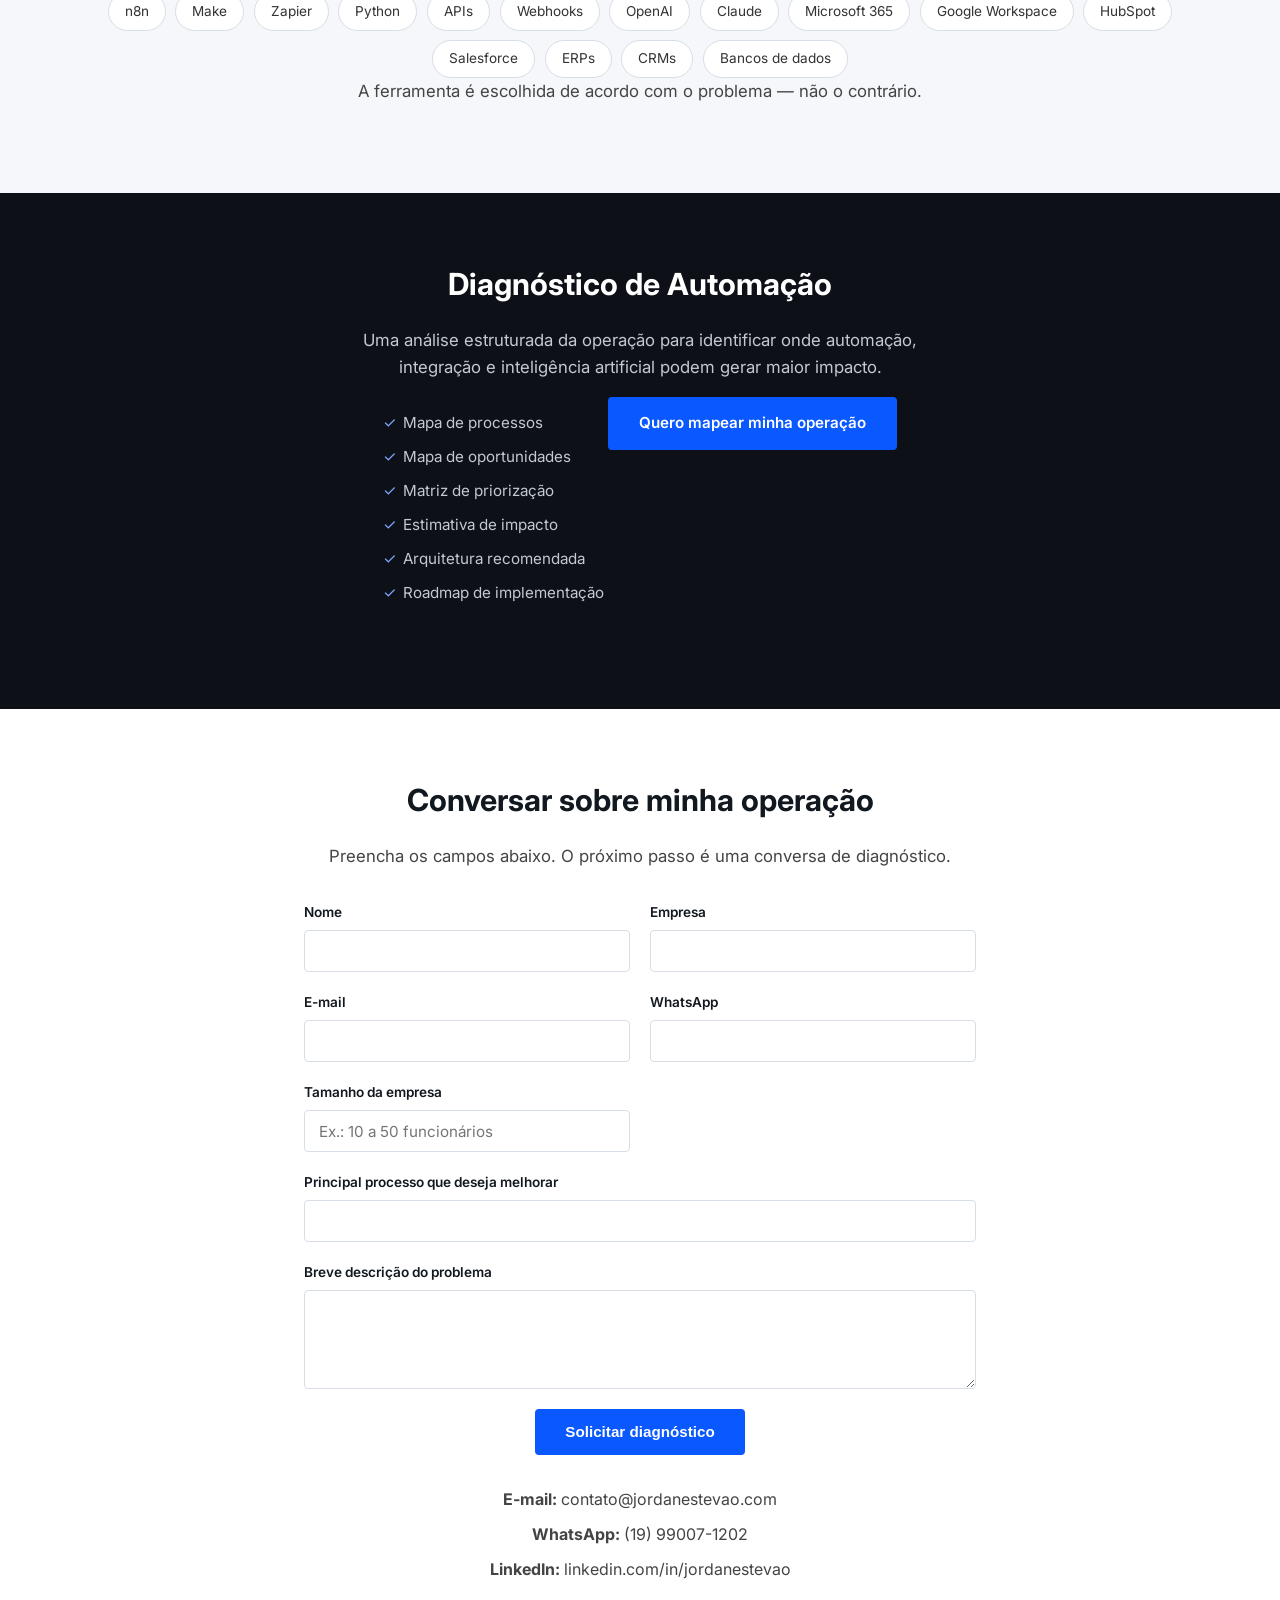
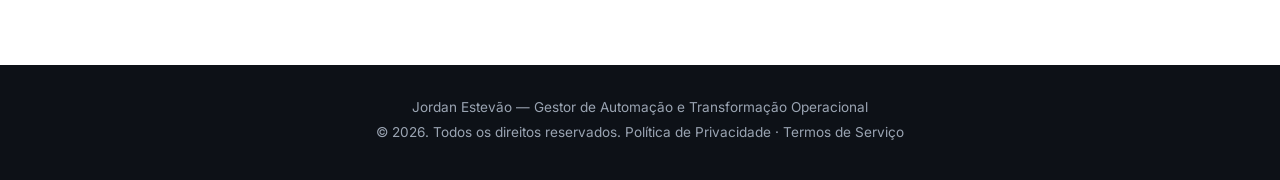
==== commit 06cc2663: "Atualiza site" ====
--- a/index.html
+++ b/index.html
@@ -468,7 +468,7 @@
   <footer class="site-footer">
     <div class="container">
       <p>Jordan Estevão — Gestor de Automação e Transformação Operacional</p>
-      <p>© 2026. Todos os direitos reservados. <a href="/privacidade.html">Política de Privacidade</a></p>
+      <p>© 2026. Todos os direitos reservados. <a href="/privacidade.html">Política de Privacidade</a> · <a href="/termos.html">Termos de Serviço</a></p>
     </div>
   </footer>
 </body>
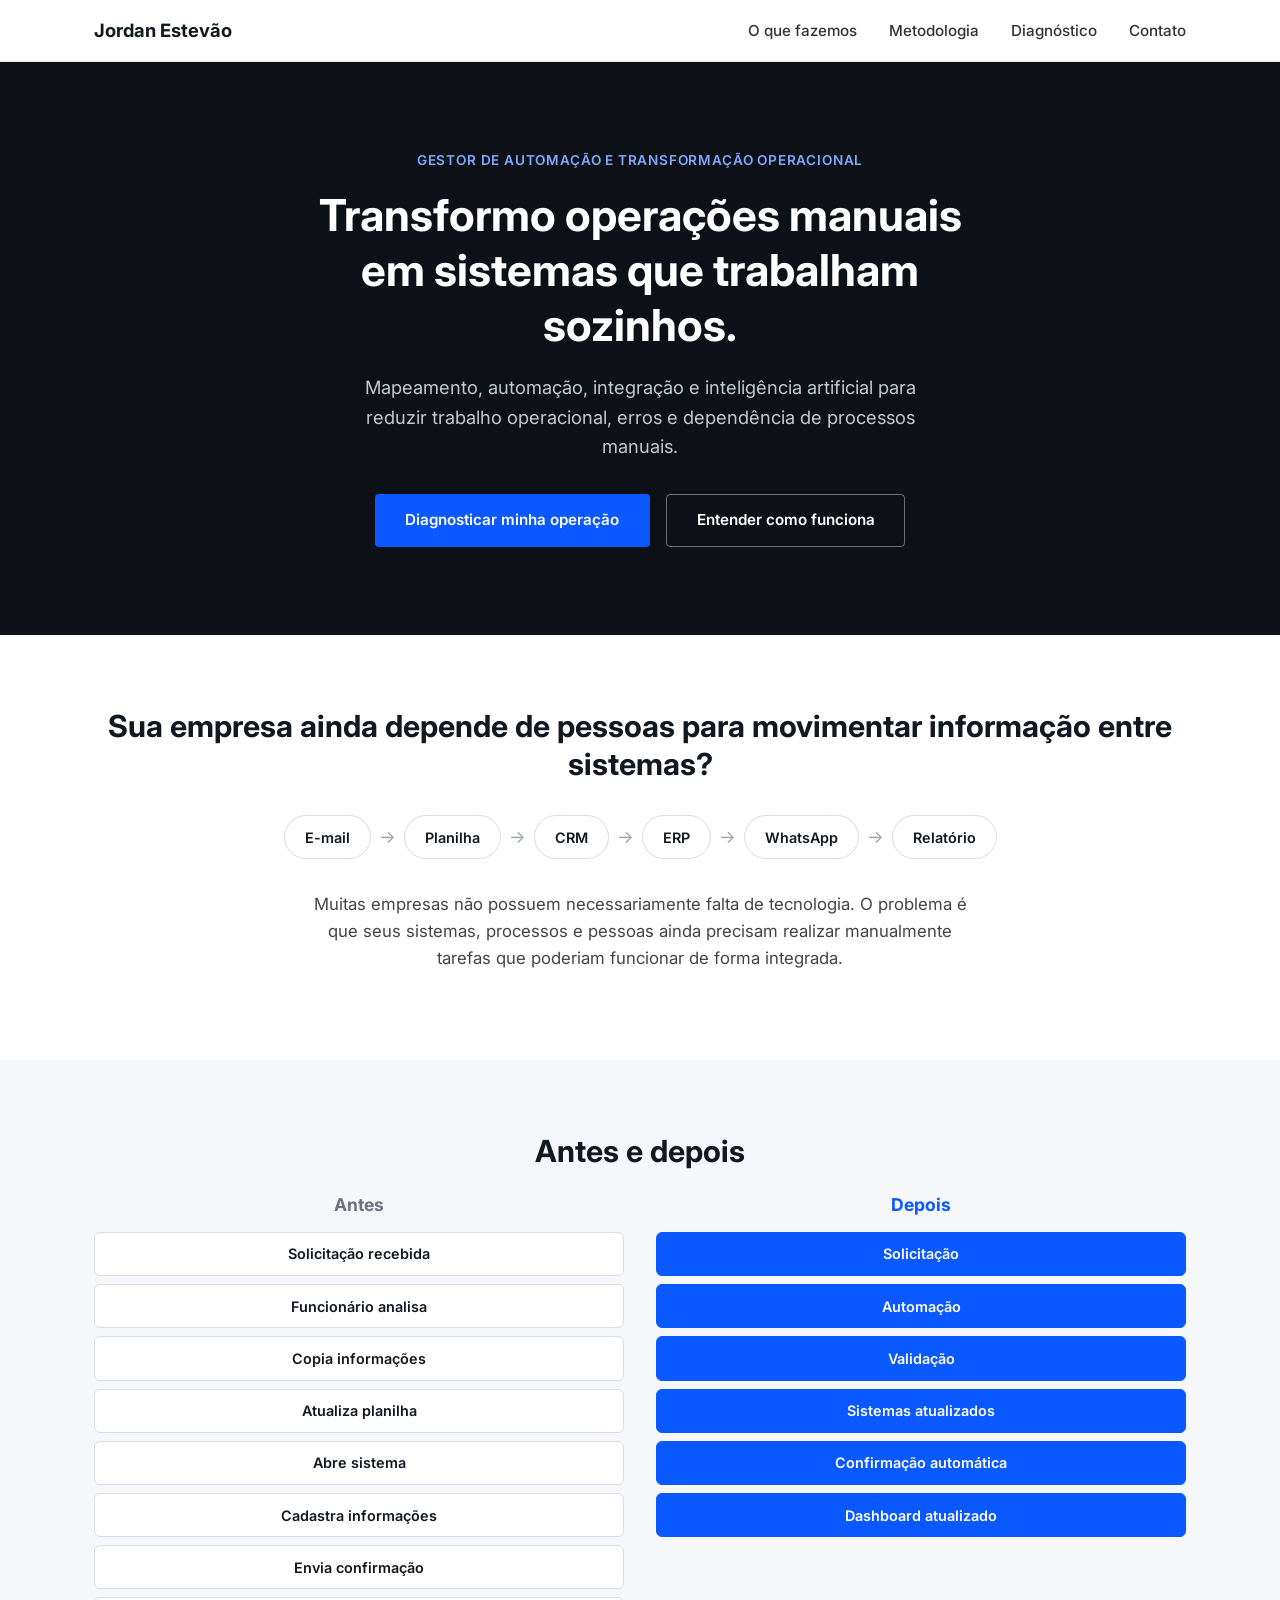
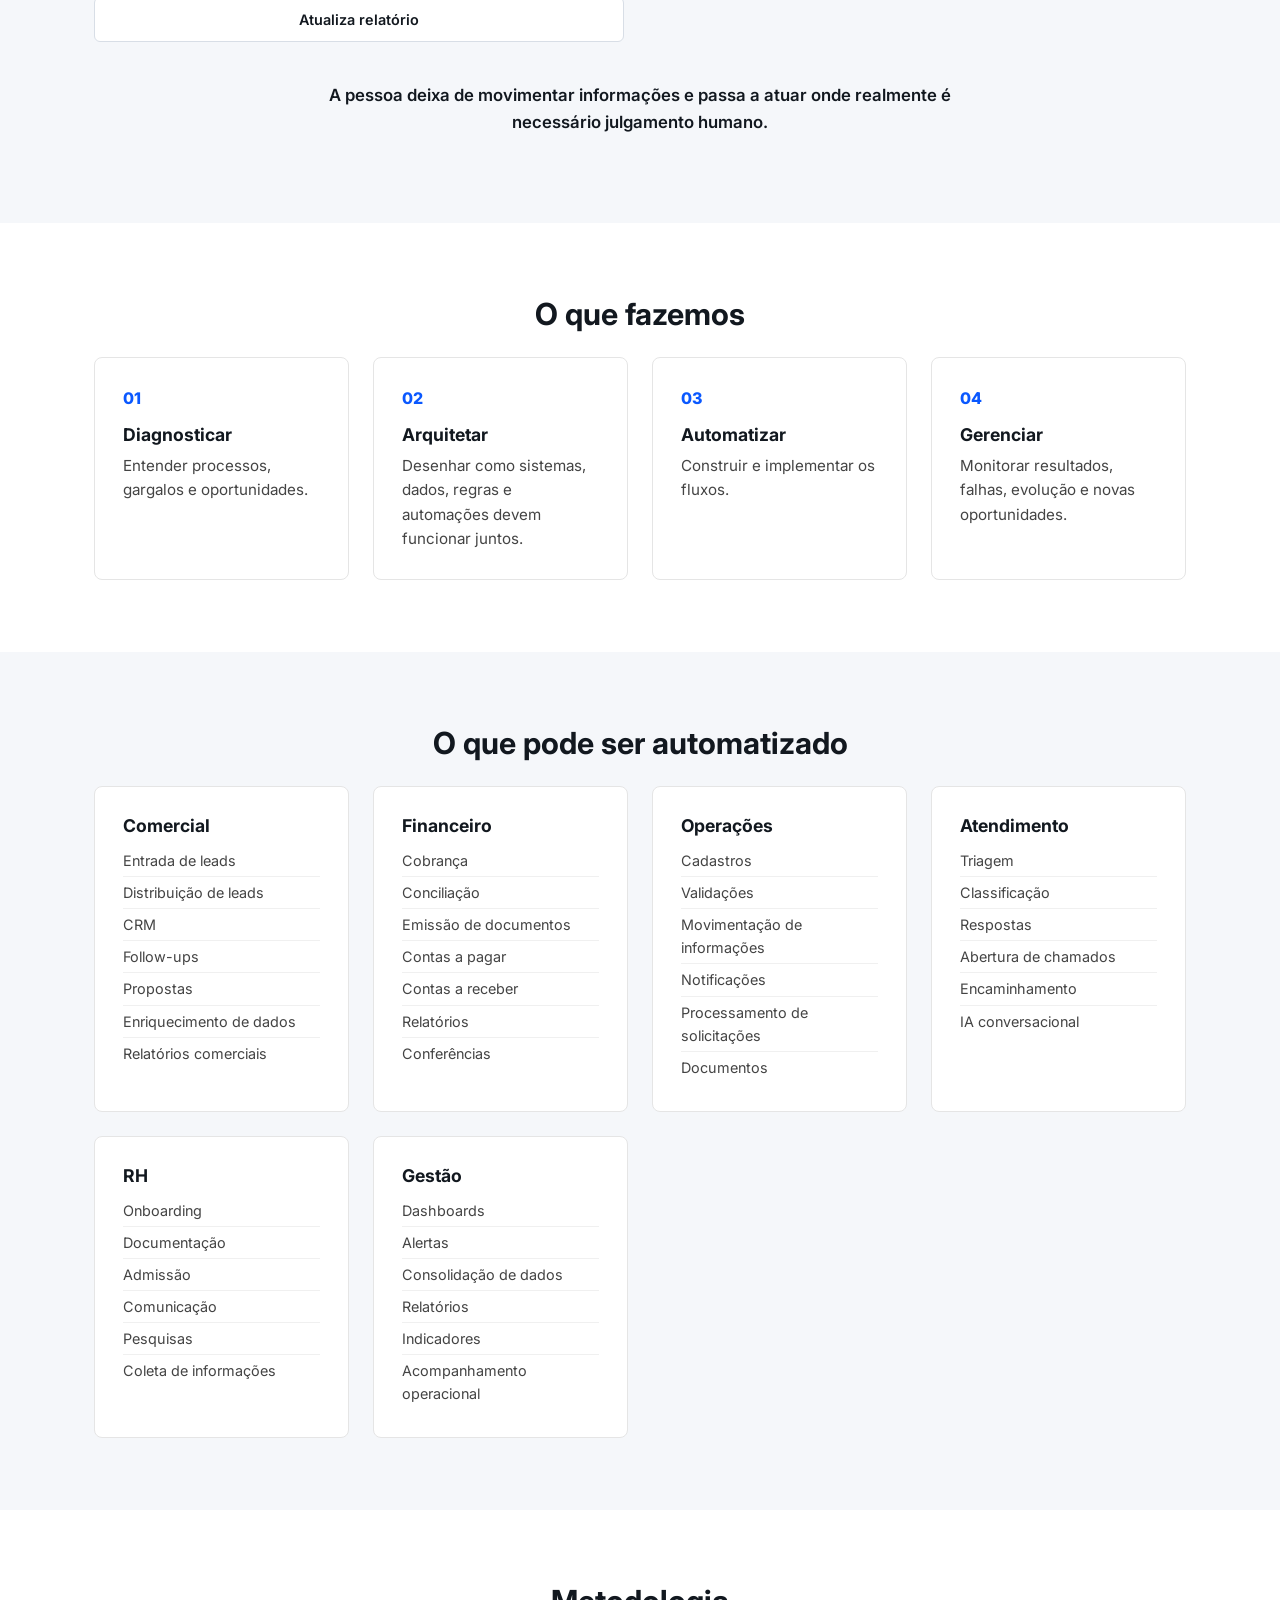
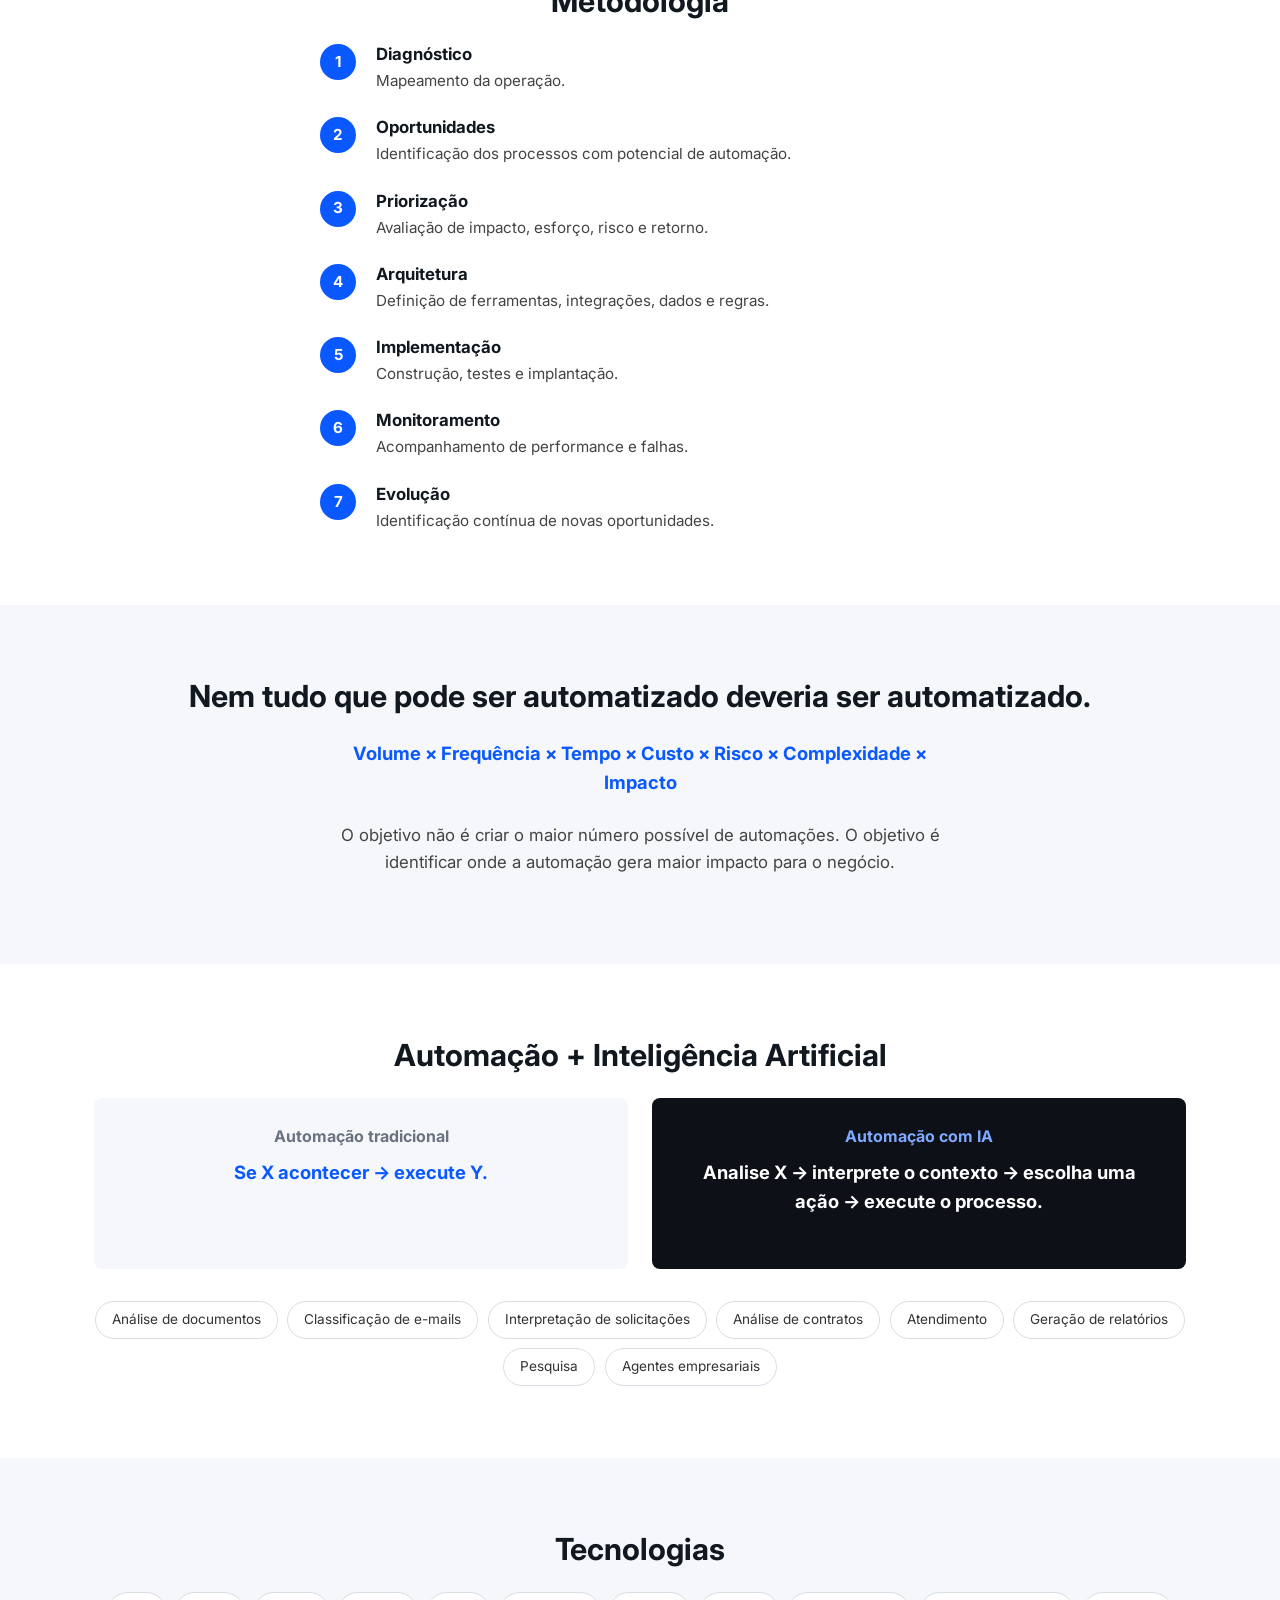
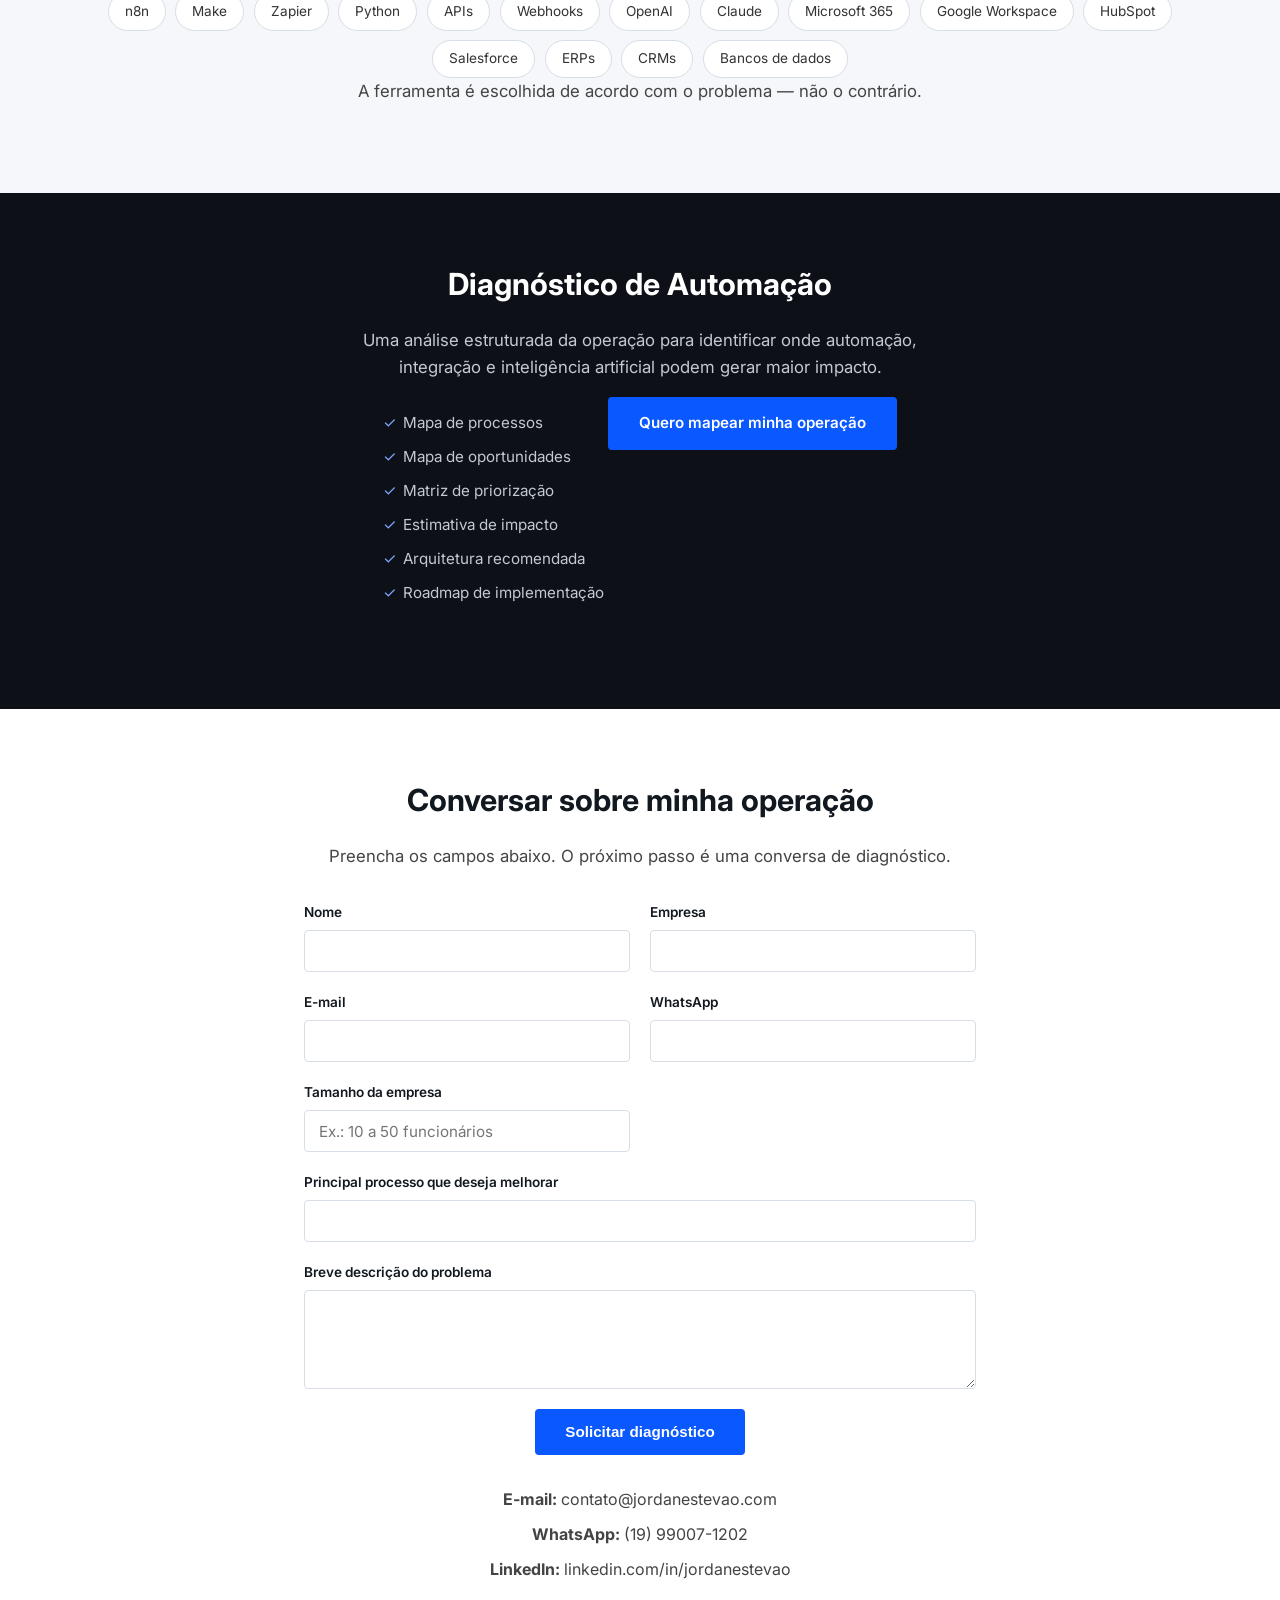
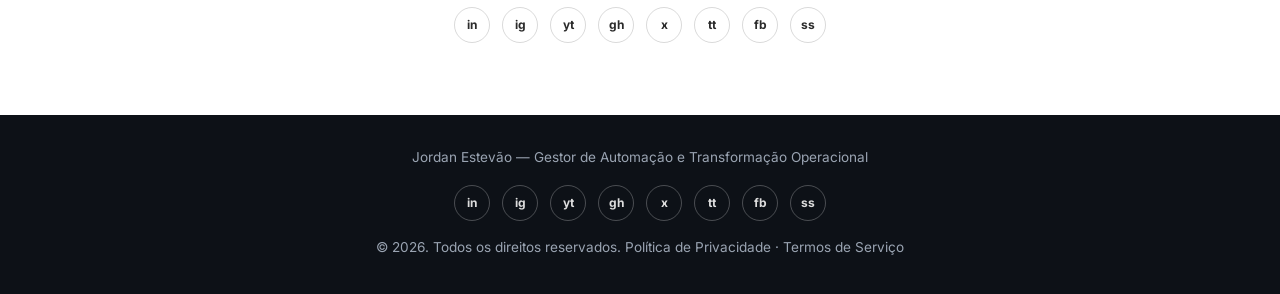
==== commit 87ac23ff: "Atualiza site" ====
--- a/index.html
+++ b/index.html
@@ -56,7 +56,14 @@
         "email": "contato@jordanestevao.com",
         "telephone": "+5519990071202",
         "sameAs": [
-          "https://www.linkedin.com/in/jordanestevao"
+          "https://www.linkedin.com/in/jordanestevao",
+          "https://www.instagram.com/jordan.estevao",
+          "https://www.youtube.com/@jordan.estevao",
+          "https://github.com/jordanestevao",
+          "https://x.com/jordan_estevao",
+          "https://www.tiktok.com/@jordan.estevao",
+          "https://facebook.com/souojordan",
+          "https://substack.com/@jordanestevao"
         ],
         "knowsAbout": [
           "Automação de processos",
@@ -461,6 +468,16 @@
           <li><strong>WhatsApp:</strong> <a href="https://wa.me/5519990071202" target="_blank" rel="noopener">(19) 99007-1202</a></li>
           <li><strong>LinkedIn:</strong> <a href="https://www.linkedin.com/in/jordanestevao" target="_blank" rel="noopener">linkedin.com/in/jordanestevao</a></li>
         </ul>
+        <ul class="social-links" aria-label="Redes sociais">
+          <li><a class="social-link" href="https://www.linkedin.com/in/jordanestevao" target="_blank" rel="noopener" aria-label="LinkedIn">in</a></li>
+          <li><a class="social-link" href="https://www.instagram.com/jordan.estevao" target="_blank" rel="noopener" aria-label="Instagram">ig</a></li>
+          <li><a class="social-link" href="https://www.youtube.com/@jordan.estevao" target="_blank" rel="noopener" aria-label="YouTube">yt</a></li>
+          <li><a class="social-link" href="https://github.com/jordanestevao" target="_blank" rel="noopener" aria-label="GitHub">gh</a></li>
+          <li><a class="social-link" href="https://x.com/jordan_estevao" target="_blank" rel="noopener" aria-label="X (Twitter)">x</a></li>
+          <li><a class="social-link" href="https://www.tiktok.com/@jordan.estevao" target="_blank" rel="noopener" aria-label="TikTok">tt</a></li>
+          <li><a class="social-link" href="https://facebook.com/souojordan" target="_blank" rel="noopener" aria-label="Facebook">fb</a></li>
+          <li><a class="social-link" href="https://substack.com/@jordanestevao" target="_blank" rel="noopener" aria-label="Substack">ss</a></li>
+        </ul>
       </div>
     </section>
   </main>
@@ -468,6 +485,16 @@
   <footer class="site-footer">
     <div class="container">
       <p>Jordan Estevão — Gestor de Automação e Transformação Operacional</p>
+      <ul class="social-links" aria-label="Redes sociais">
+        <li><a class="social-link" href="https://www.linkedin.com/in/jordanestevao" target="_blank" rel="noopener" aria-label="LinkedIn">in</a></li>
+        <li><a class="social-link" href="https://www.instagram.com/jordan.estevao" target="_blank" rel="noopener" aria-label="Instagram">ig</a></li>
+        <li><a class="social-link" href="https://www.youtube.com/@jordan.estevao" target="_blank" rel="noopener" aria-label="YouTube">yt</a></li>
+        <li><a class="social-link" href="https://github.com/jordanestevao" target="_blank" rel="noopener" aria-label="GitHub">gh</a></li>
+        <li><a class="social-link" href="https://x.com/jordan_estevao" target="_blank" rel="noopener" aria-label="X (Twitter)">x</a></li>
+        <li><a class="social-link" href="https://www.tiktok.com/@jordan.estevao" target="_blank" rel="noopener" aria-label="TikTok">tt</a></li>
+        <li><a class="social-link" href="https://facebook.com/souojordan" target="_blank" rel="noopener" aria-label="Facebook">fb</a></li>
+        <li><a class="social-link" href="https://substack.com/@jordanestevao" target="_blank" rel="noopener" aria-label="Substack">ss</a></li>
+      </ul>
       <p>© 2026. Todos os direitos reservados. <a href="/privacidade.html">Política de Privacidade</a> · <a href="/termos.html">Termos de Serviço</a></p>
     </div>
   </footer>
--- a/styles.css
+++ b/styles.css
@@ -551,6 +551,39 @@
 }
 
 /* ============================================
+   Redes sociais
+   ============================================ */
+.social-links {
+  display: flex;
+  justify-content: center;
+  flex-wrap: wrap;
+  gap: 0.75rem;
+  margin-top: 1.5rem;
+}
+
+.social-link {
+  display: inline-flex;
+  align-items: center;
+  justify-content: center;
+  width: 2.25rem;
+  height: 2.25rem;
+  border-radius: 50%;
+  border: 1px solid rgba(0, 0, 0, 0.15);
+  color: #2b2b2b;
+  font-size: 0.75rem;
+  font-weight: 700;
+  text-transform: lowercase;
+  transition: background-color 0.15s ease, border-color 0.15s ease, color 0.15s ease;
+}
+
+.social-link:hover,
+.social-link:focus-visible {
+  background-color: #0a58ff;
+  border-color: #0a58ff;
+  color: #ffffff;
+}
+
+/* ============================================
    Footer
    ============================================ */
 .site-footer {
@@ -564,6 +597,15 @@
   color: #9aa4b2;
   margin-bottom: 0.25rem;
   font-size: 0.85rem;
+}
+
+.site-footer .social-links {
+  margin: 1rem 0;
+}
+
+.site-footer .social-link {
+  border-color: rgba(255, 255, 255, 0.25);
+  color: #dddddd;
 }
 
 /* ============================================
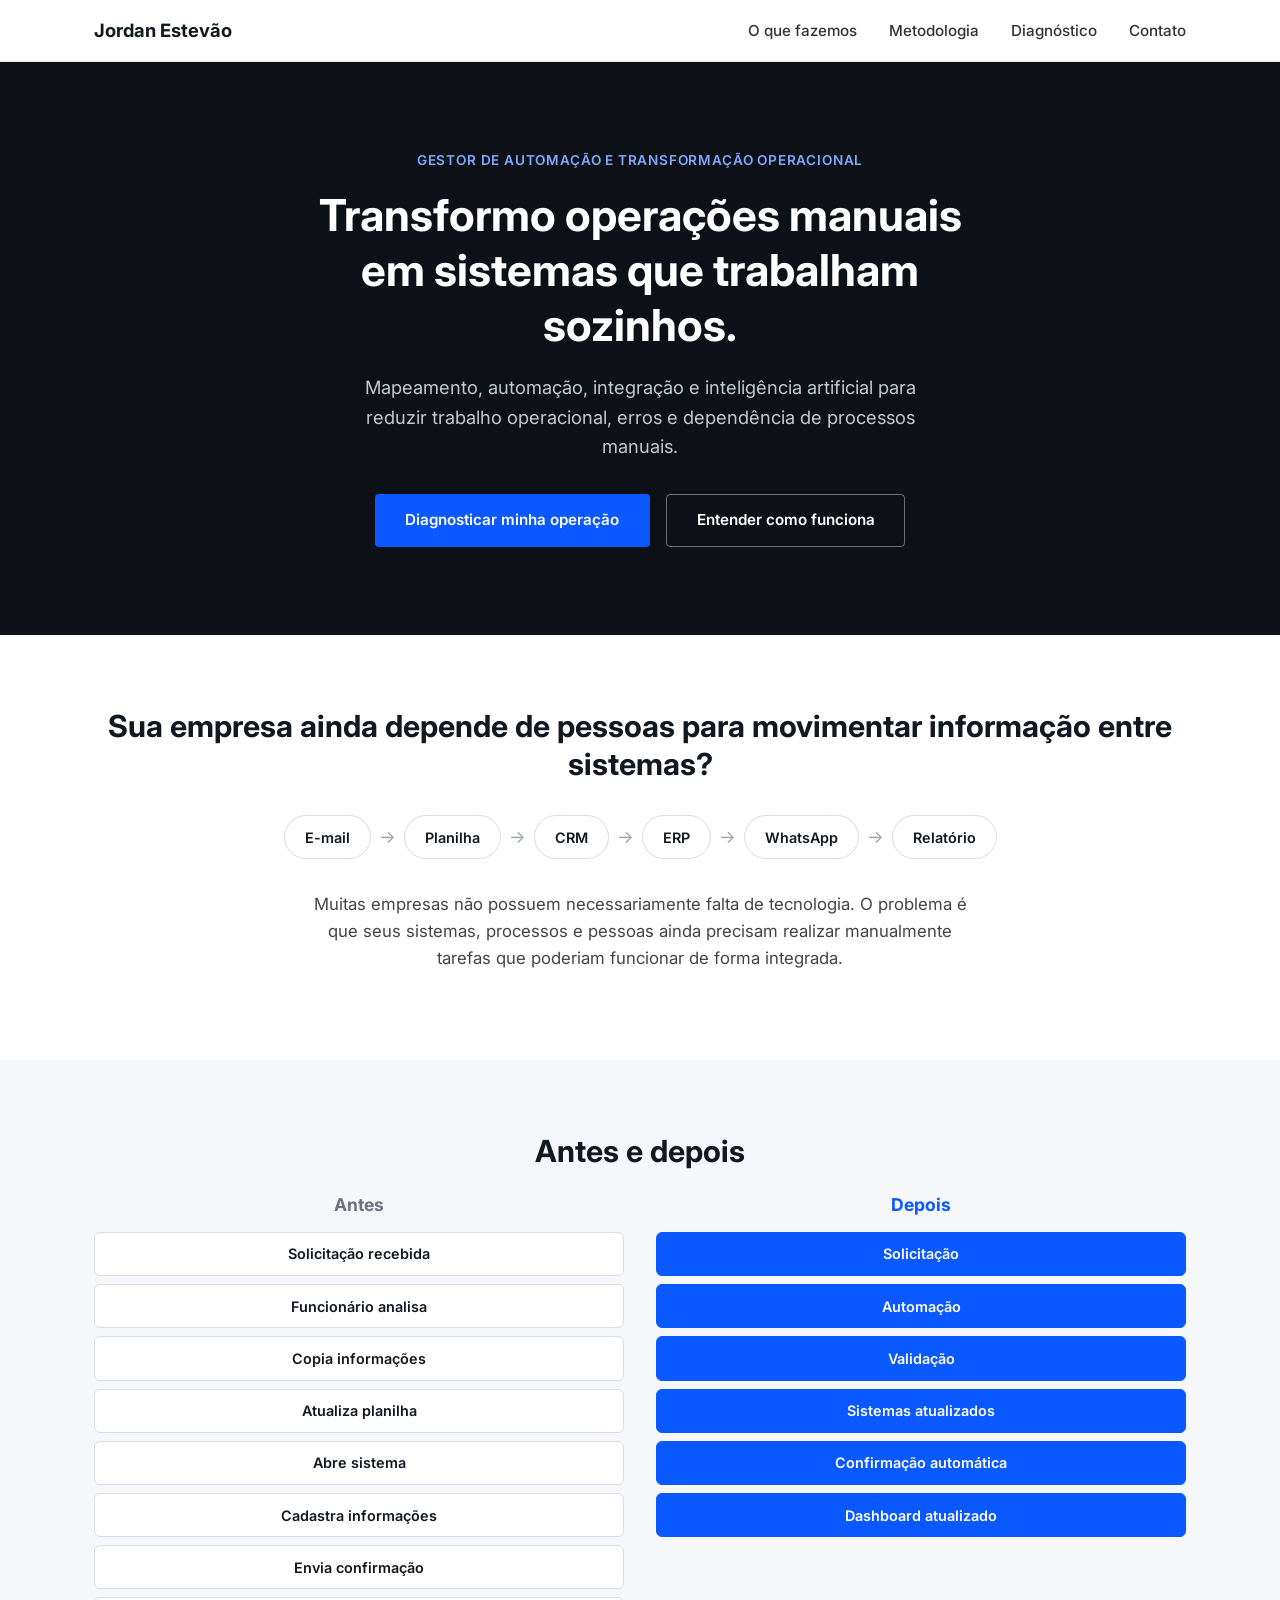
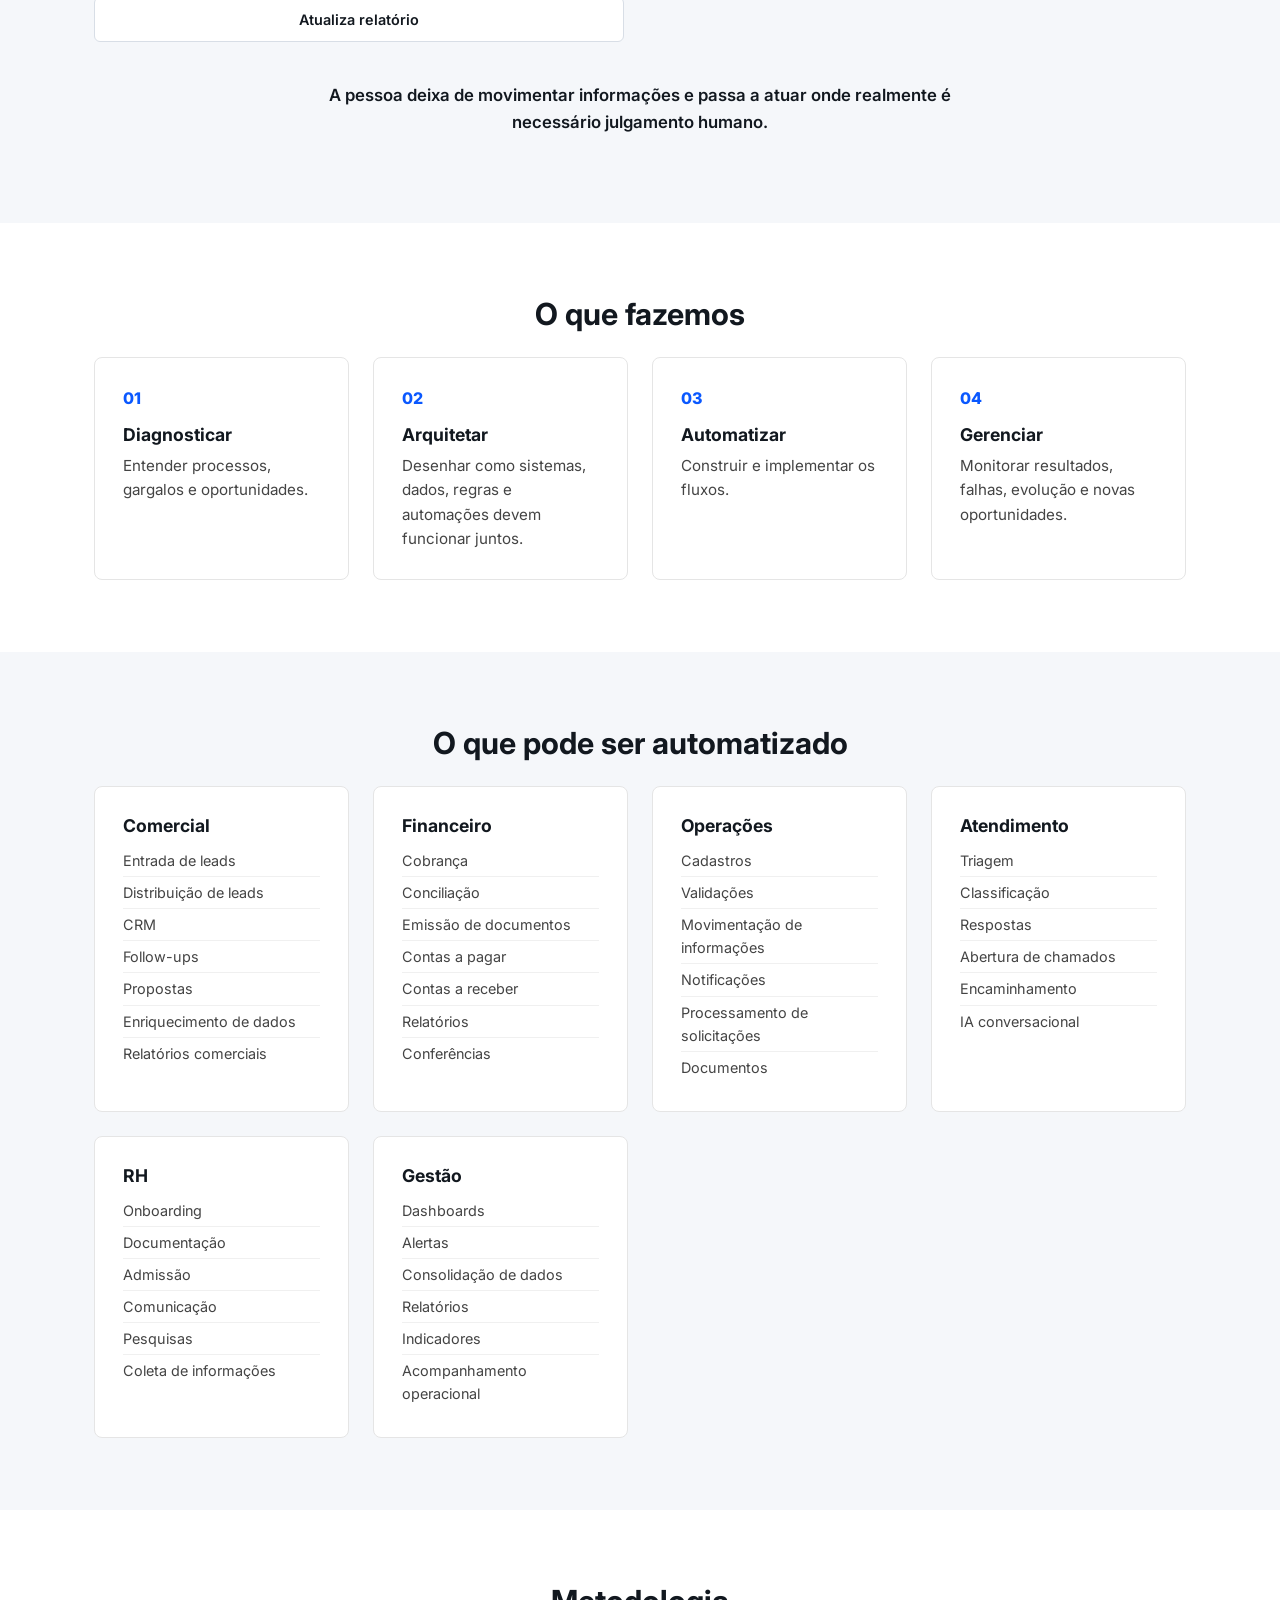
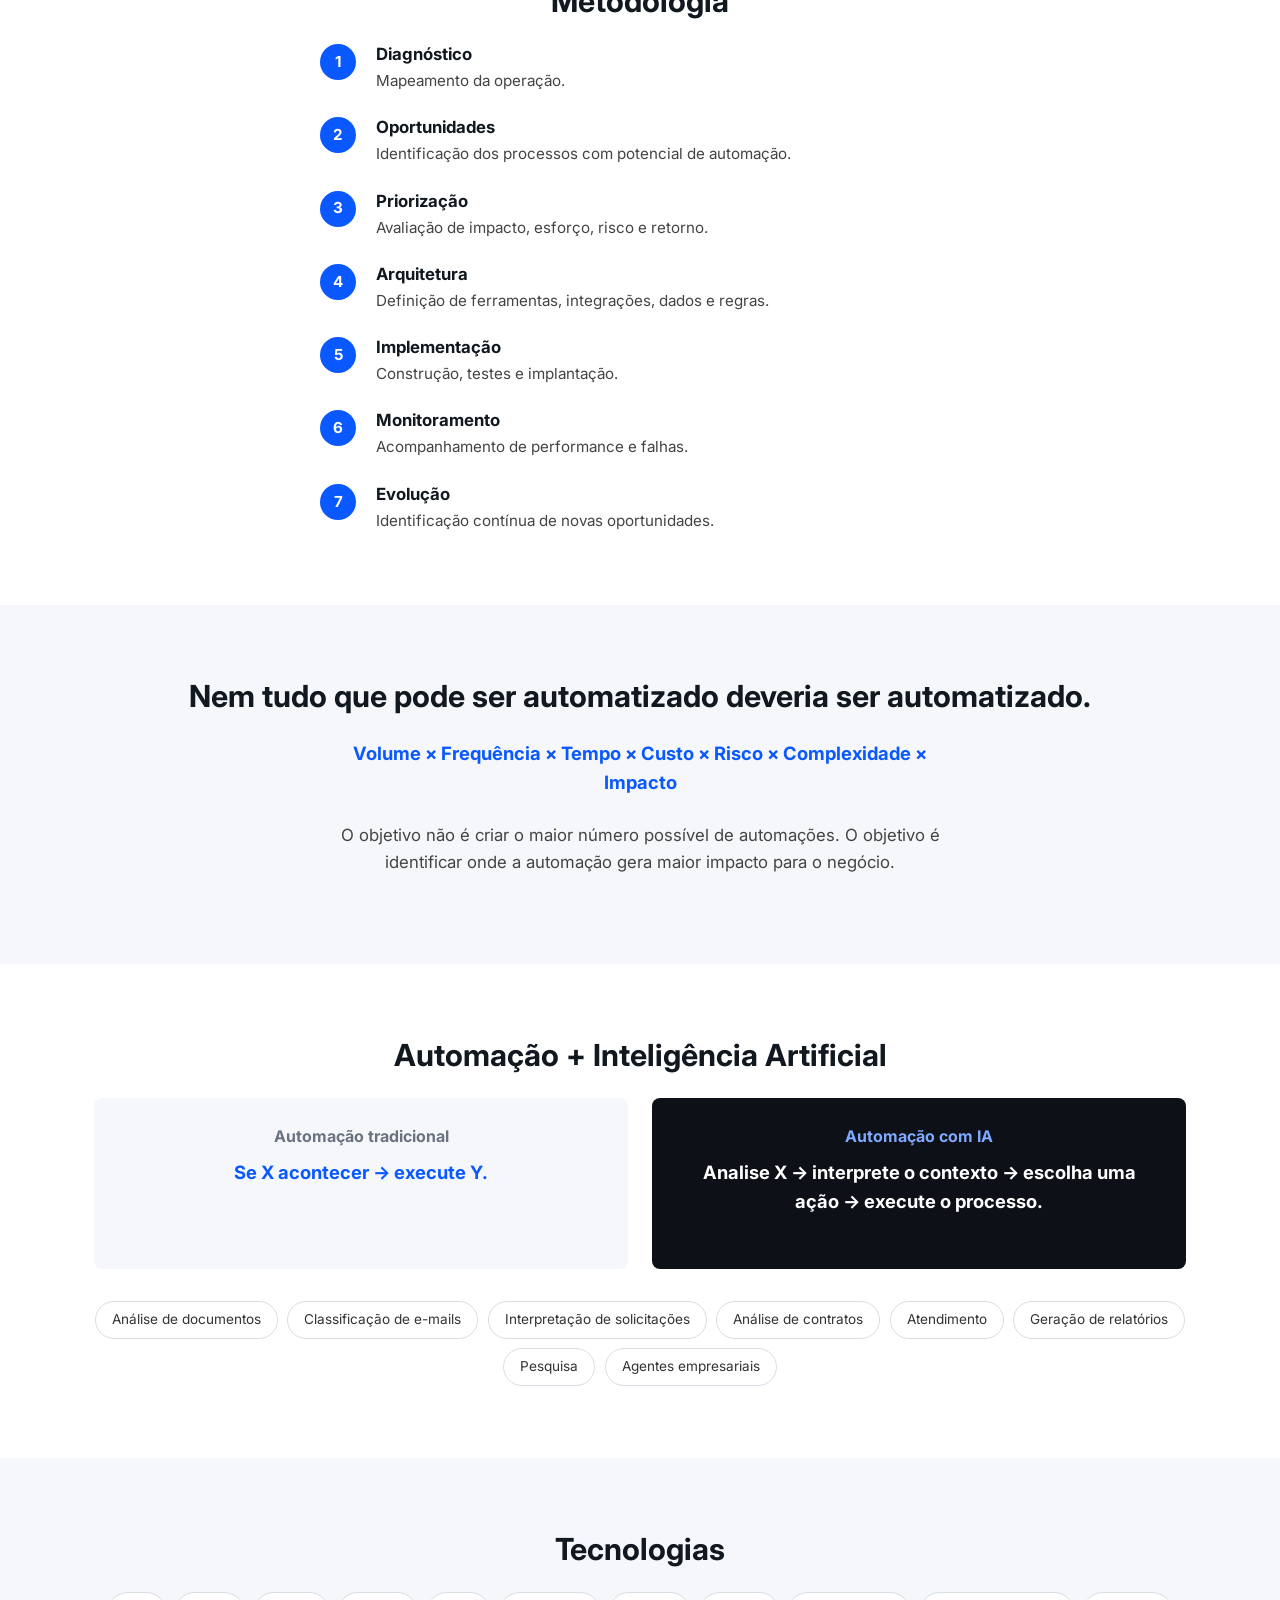
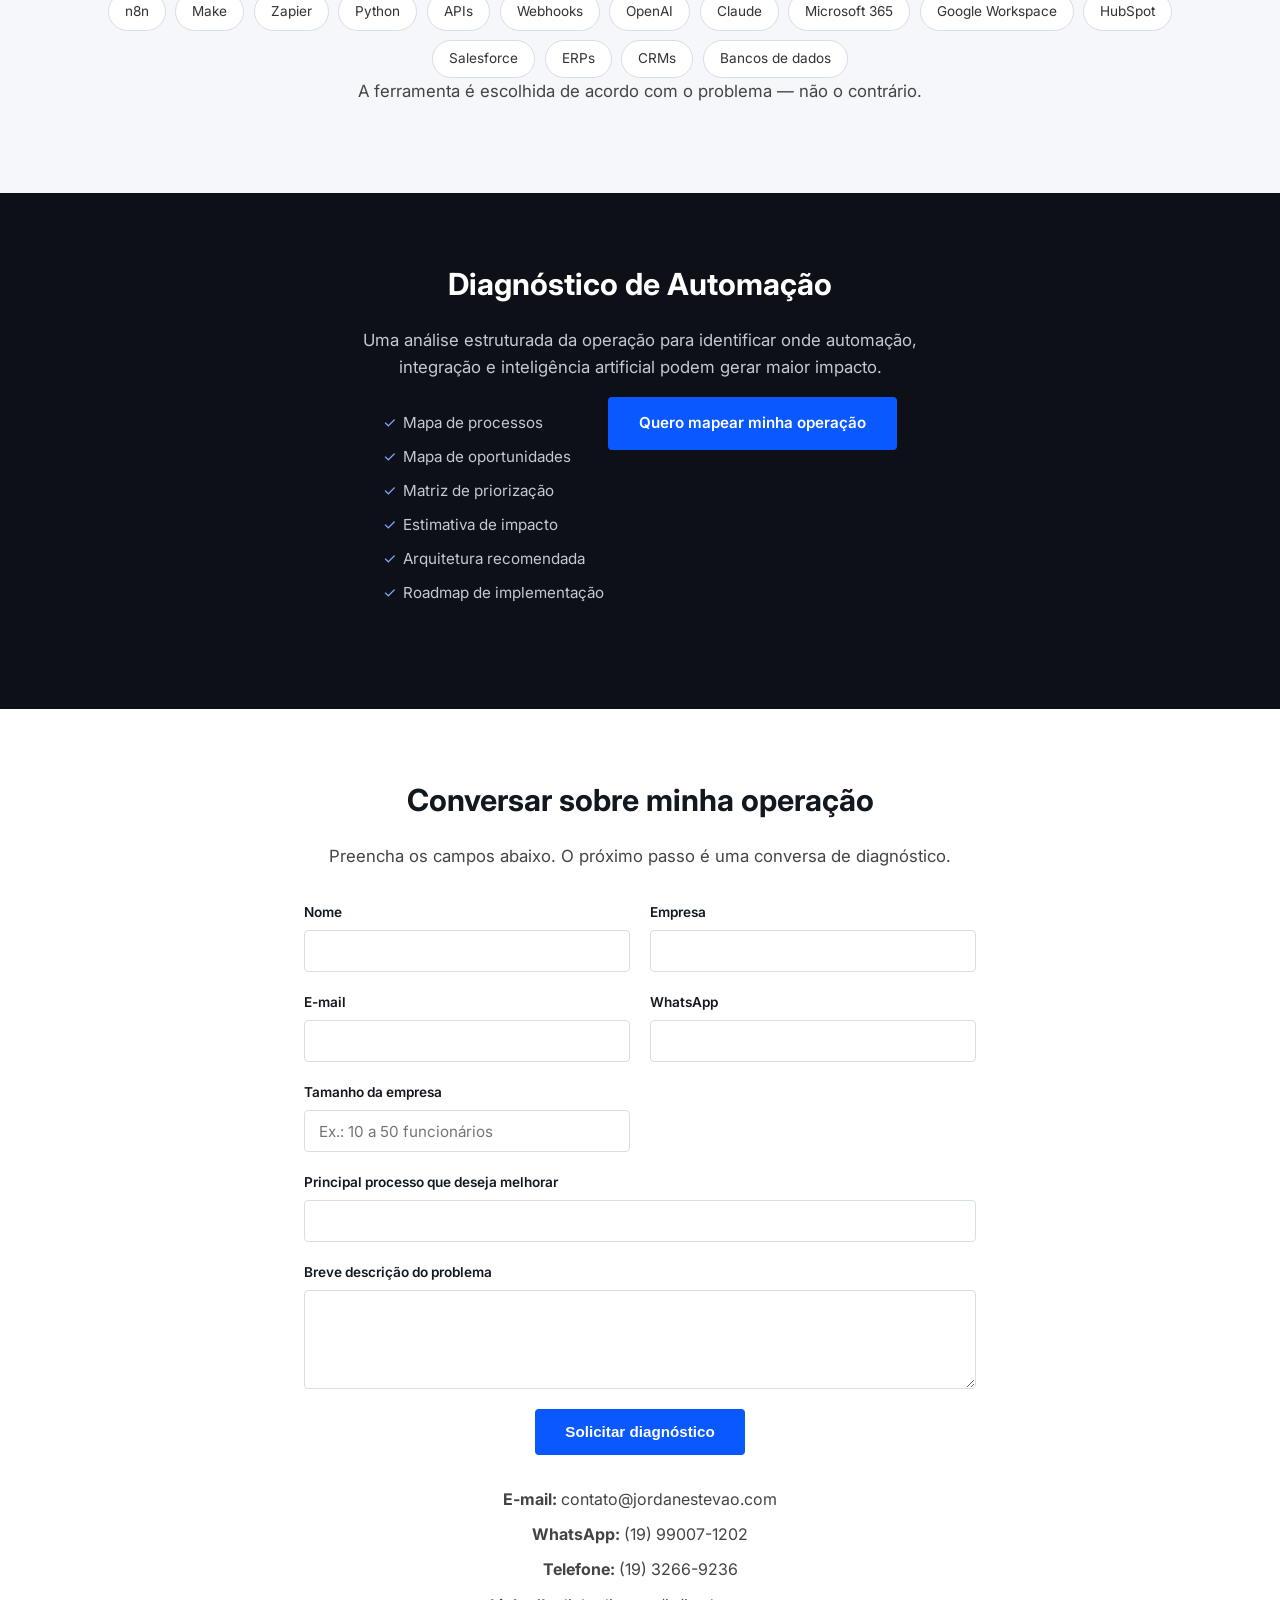
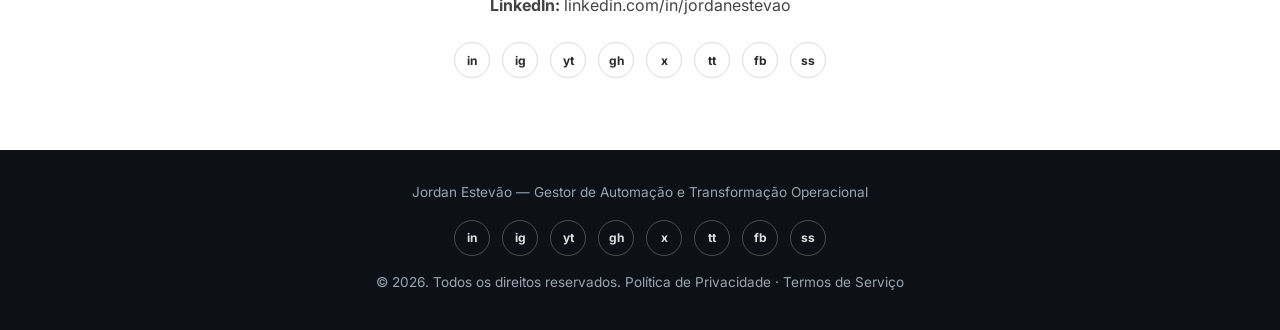
==== commit 959eeac3: "Atualiza site" ====
--- a/index.html
+++ b/index.html
@@ -25,6 +25,10 @@
   <meta property="og:image" content="https://jordanestevao.com/og-image.jpg">
   <meta property="og:image:width" content="1200">
   <meta property="og:image:height" content="630">
+
+  <!-- Meta Business Contact Data (permite que a Meta localize o telefone da página) -->
+  <meta property="business:contact_data:phone_number" content="+551932669236">
+  <meta property="business:contact_data:country_name" content="Brazil">
 
   <!-- Twitter Card -->
   <meta name="twitter:card" content="summary_large_image">
@@ -431,8 +435,8 @@
       <div class="container">
         <h2>Conversar sobre minha operação</h2>
         <p class="lead-text">Preencha os campos abaixo. O próximo passo é uma conversa de diagnóstico.</p>
-        <!-- [PLACEHOLDER: formulário estático — precisa de integração com serviço de envio (ex.: Formspree, backend próprio) antes de publicar] -->
-        <form class="contact-form" action="#" method="POST">
+        <form class="contact-form" action="https://formspree.io/f/xbgrbwgg" method="POST">
+          <input type="hidden" name="_subject" value="Novo pedido de diagnóstico — jordanestevao.com">
           <div class="form-row">
             <label for="nome">Nome</label>
             <input type="text" id="nome" name="nome" required>
@@ -466,6 +470,7 @@
         <ul class="contact-list">
           <li><strong>E-mail:</strong> <a href="mailto:contato@jordanestevao.com">contato@jordanestevao.com</a></li>
           <li><strong>WhatsApp:</strong> <a href="https://wa.me/5519990071202" target="_blank" rel="noopener">(19) 99007-1202</a></li>
+          <li><strong>Telefone:</strong> <a href="tel:+551932669236">(19) 3266-9236</a></li>
           <li><strong>LinkedIn:</strong> <a href="https://www.linkedin.com/in/jordanestevao" target="_blank" rel="noopener">linkedin.com/in/jordanestevao</a></li>
         </ul>
         <ul class="social-links" aria-label="Redes sociais">
